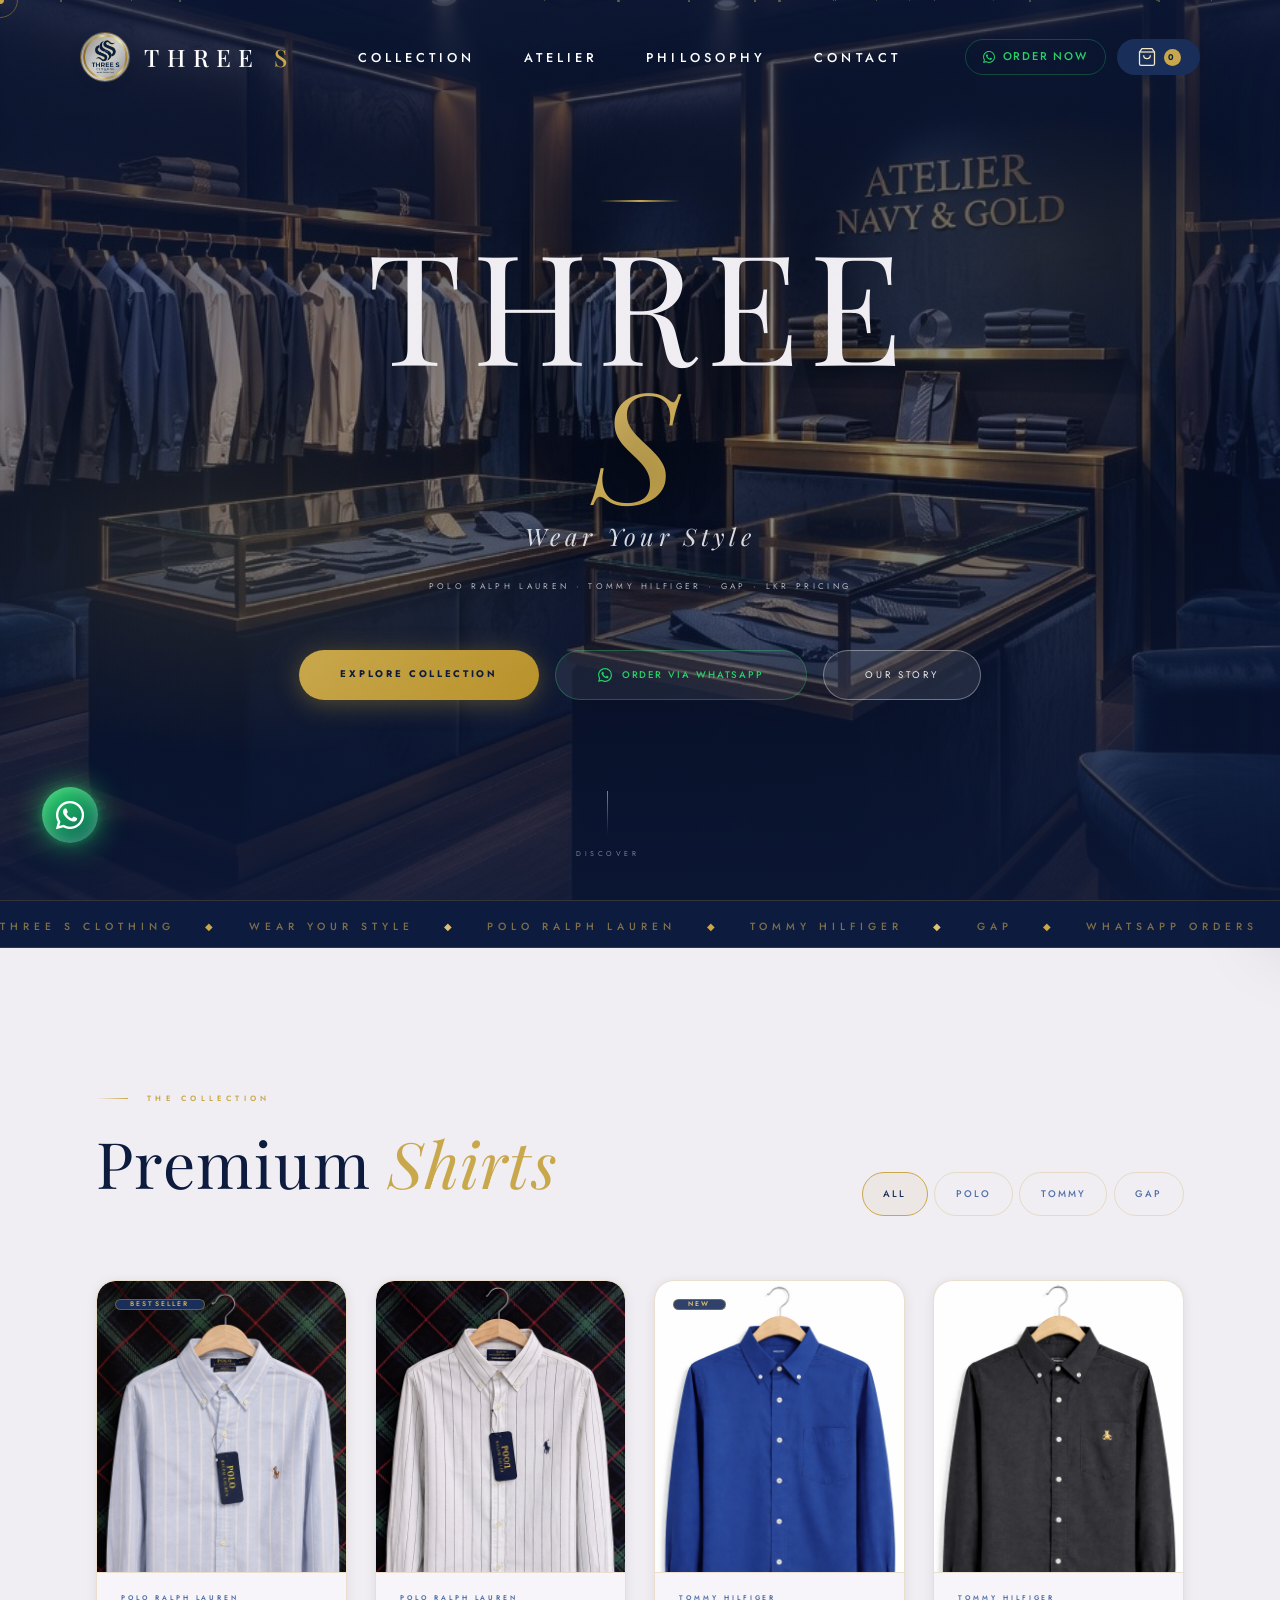
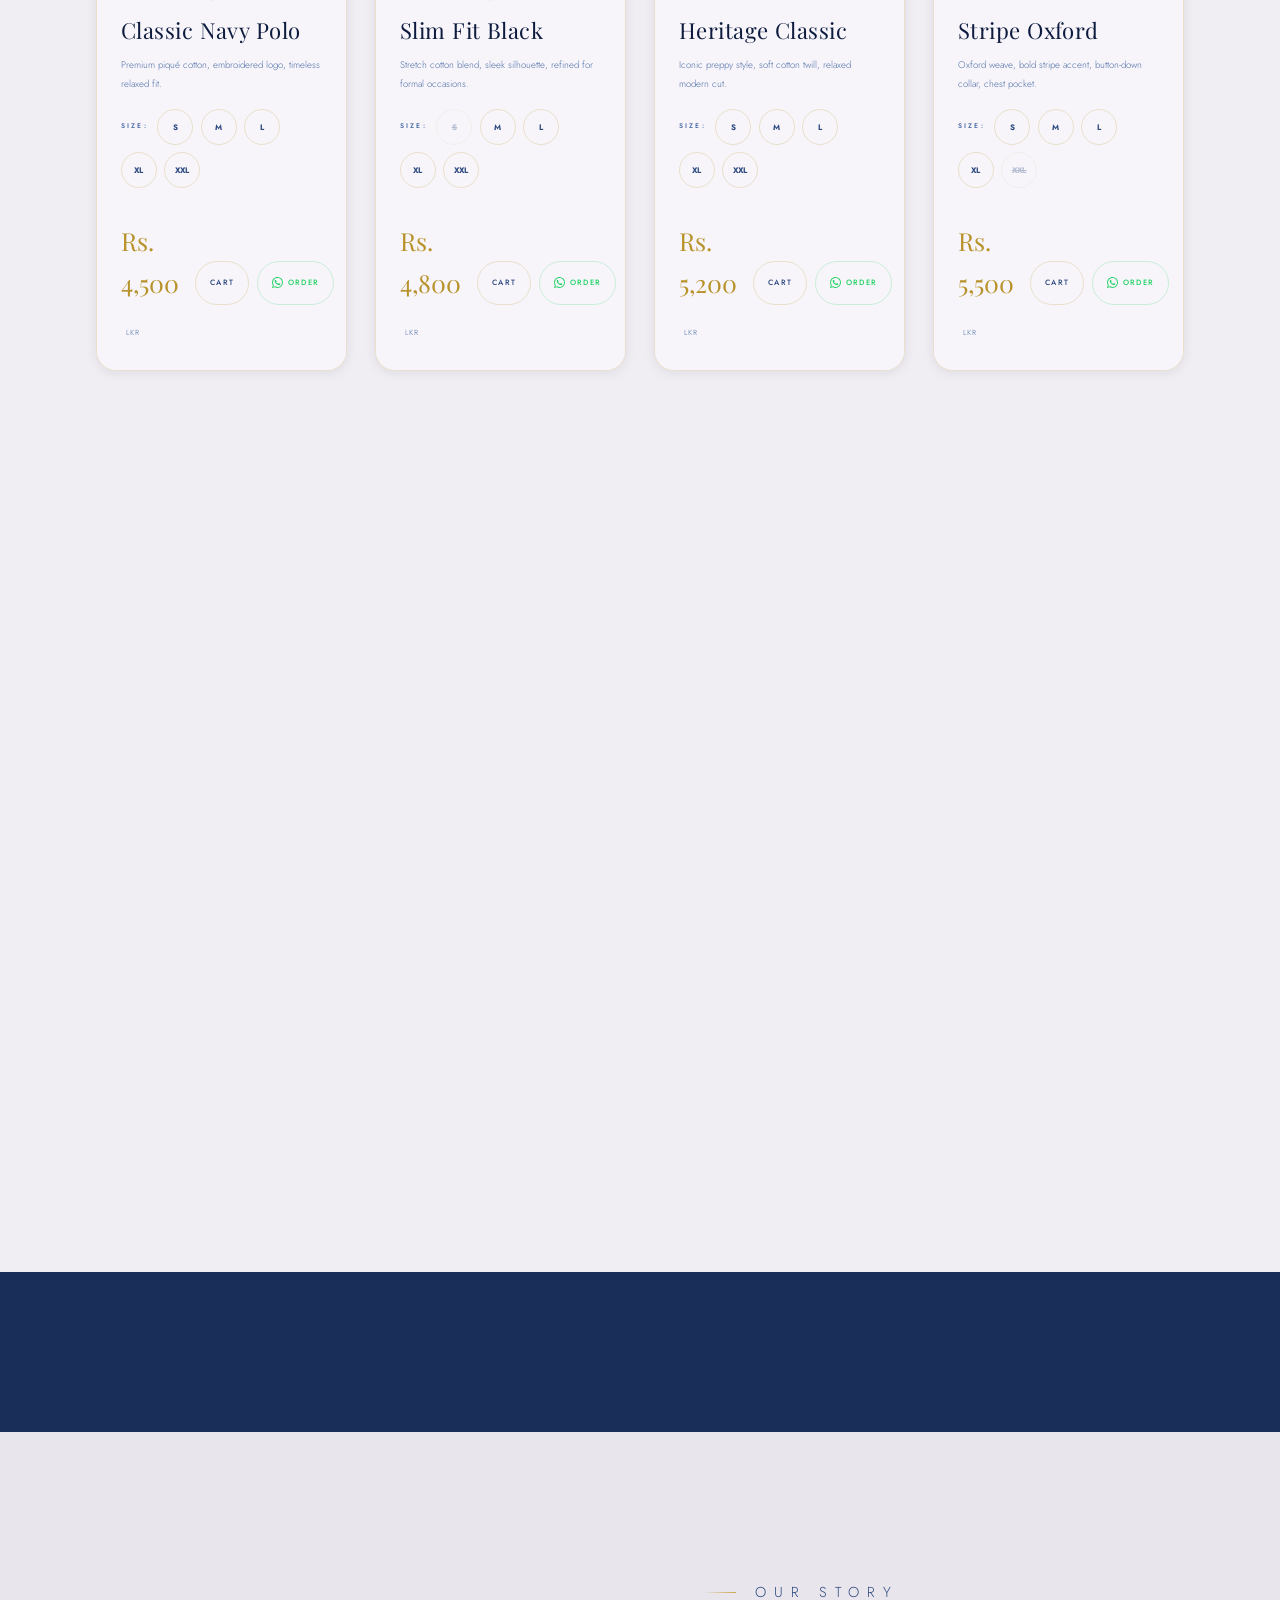
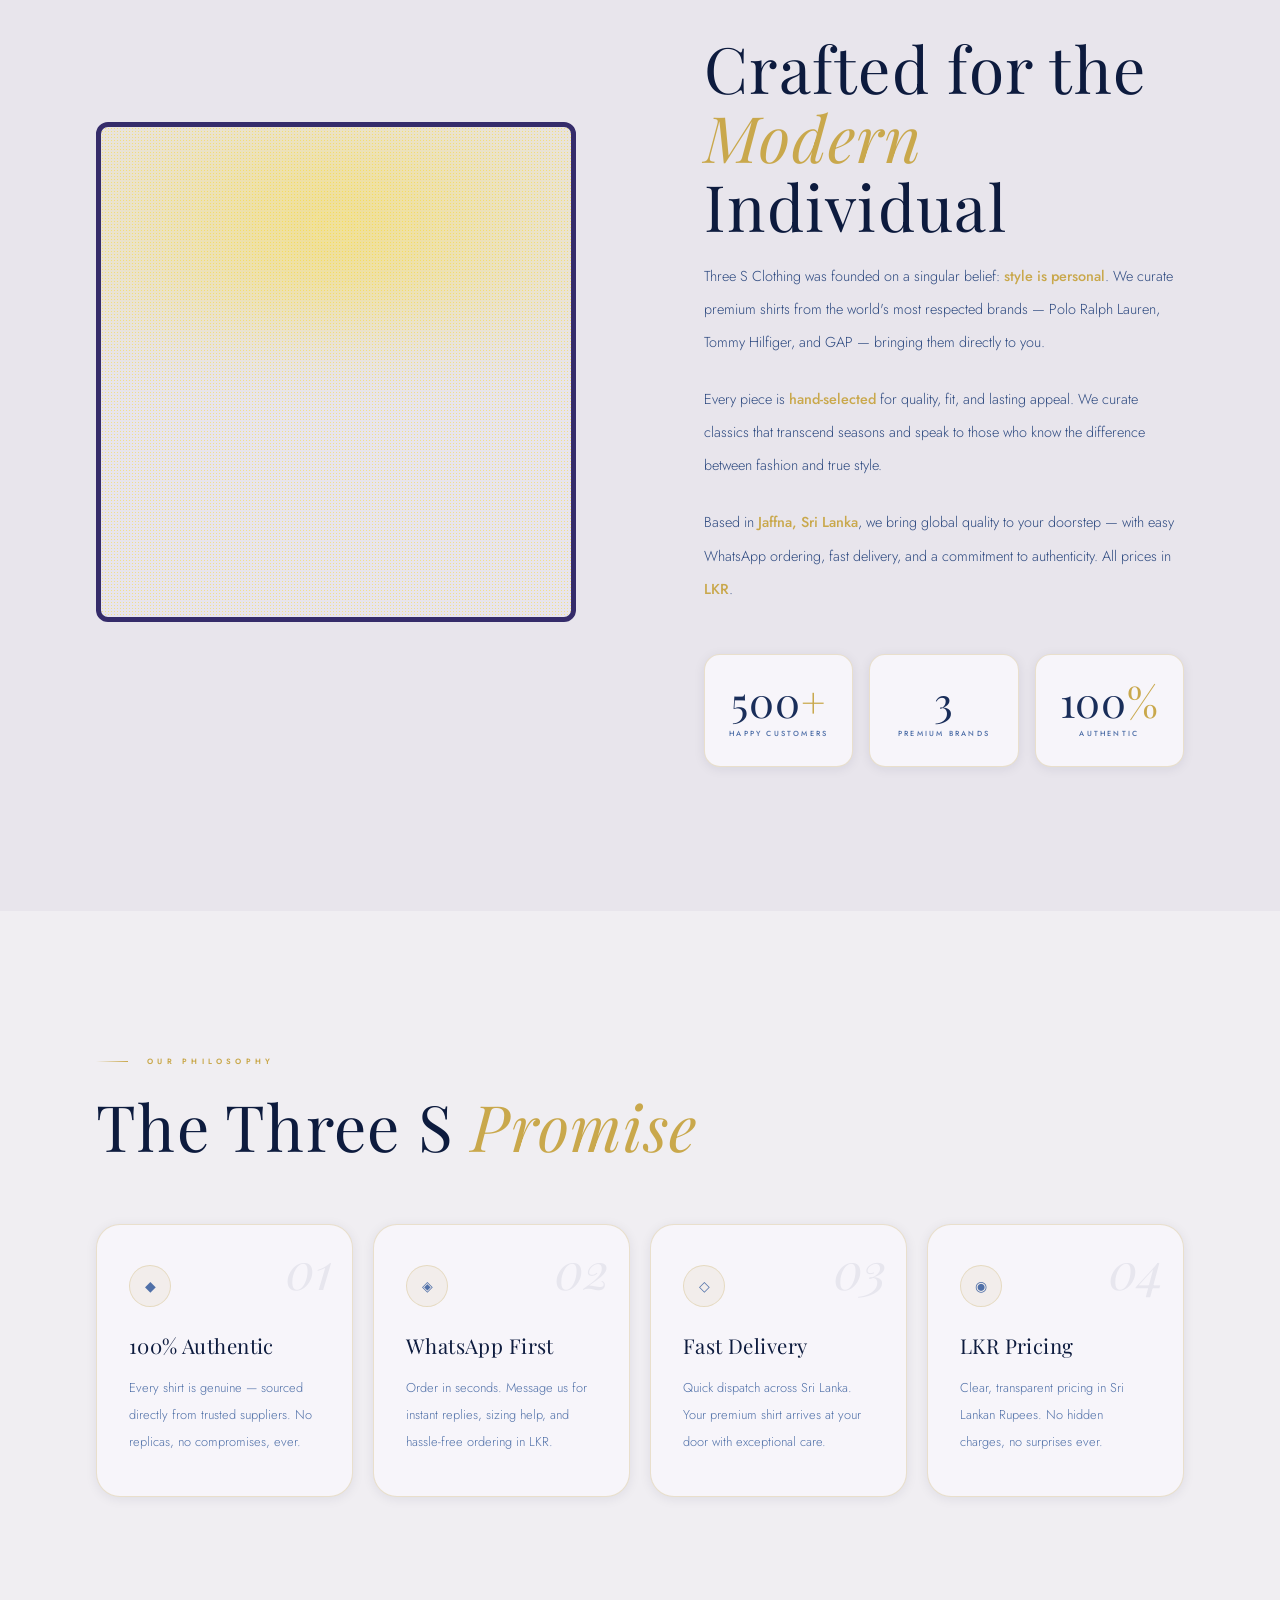
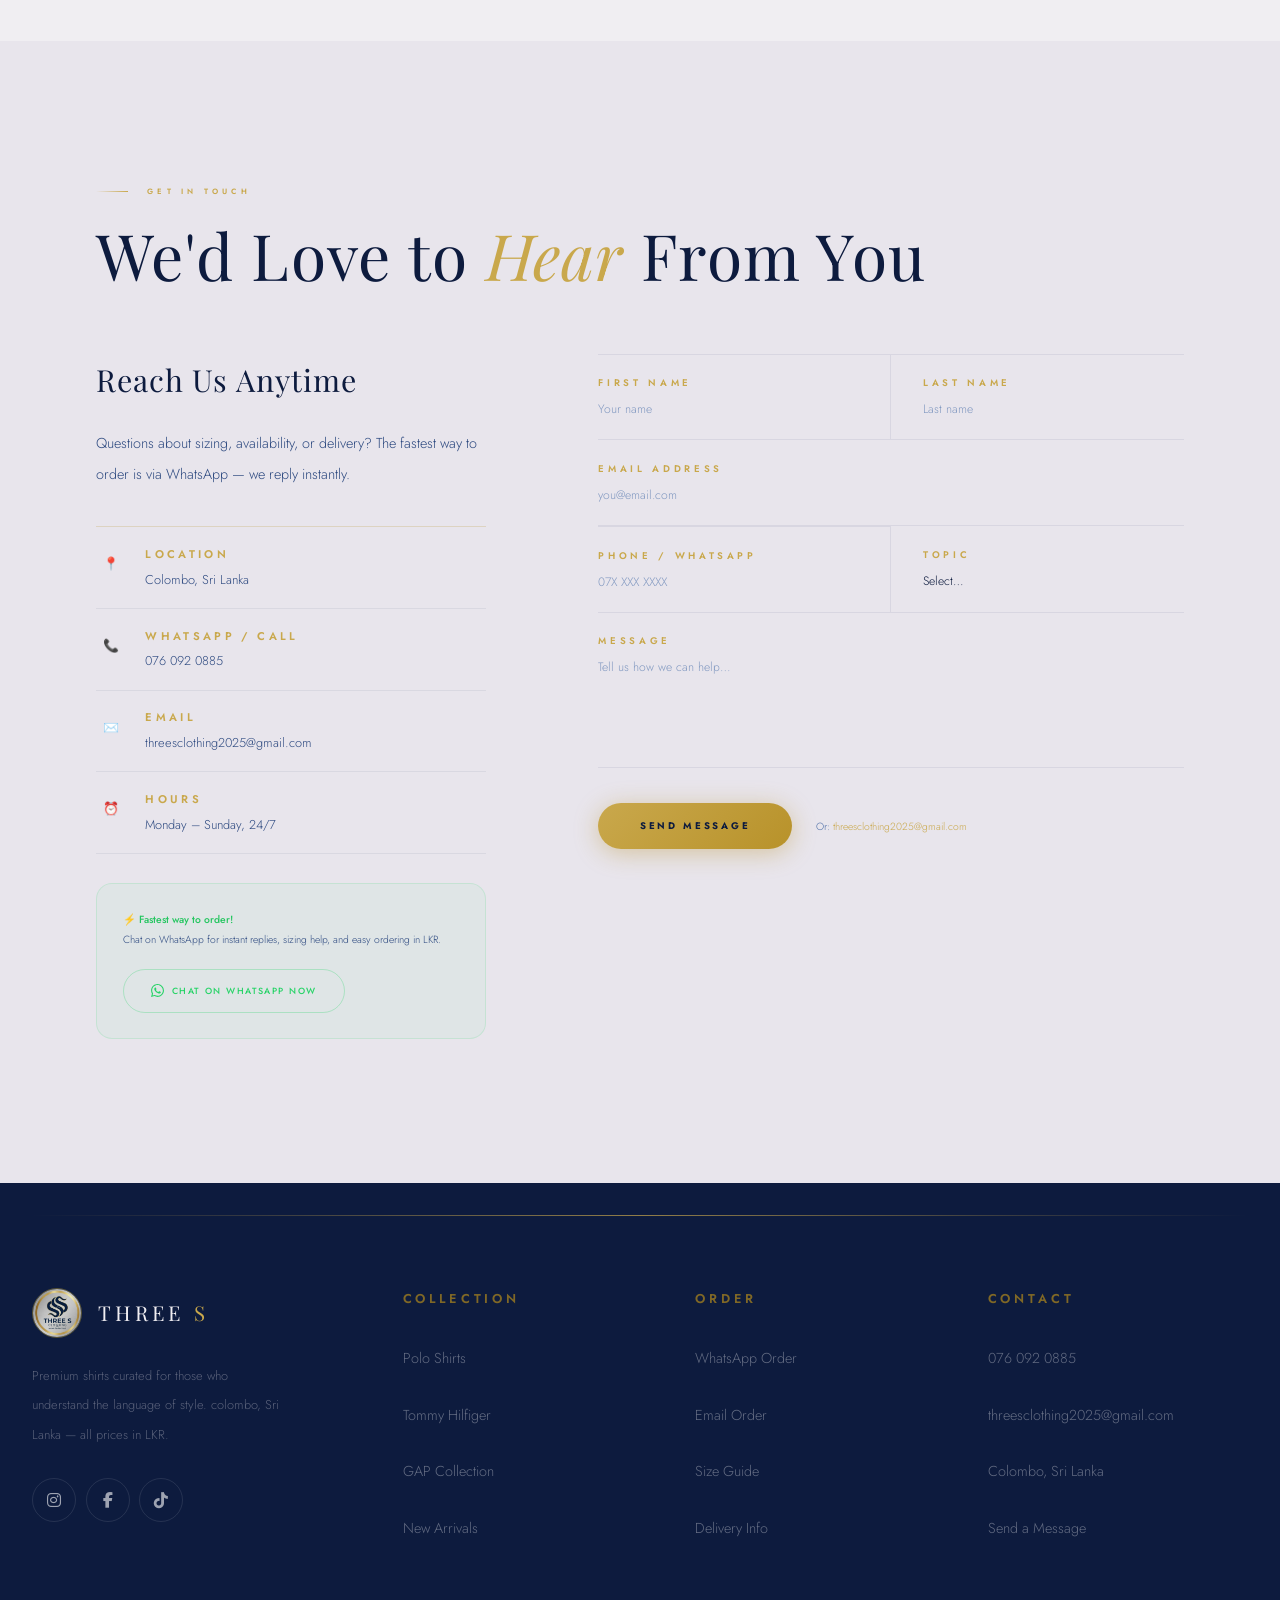
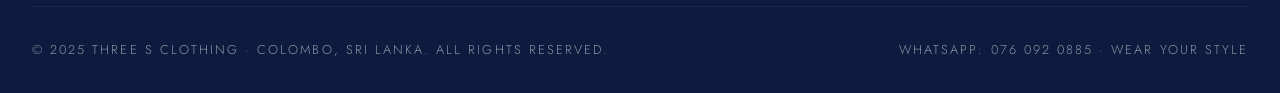
==== index.html @ de9814f9 "Initial commit - Three S Clothing website" ====
<!DOCTYPE html>
<html lang="en">
<head>
<meta charset="UTF-8">
<meta name="viewport" content="width=device-width, initial-scale=1.0">
<title>THREE S — Wear Your Style</title>
<link rel="preconnect" href="https://fonts.googleapis.com">
<link rel="preconnect" href="https://fonts.gstatic.com" crossorigin>
<link href="https://fonts.googleapis.com/css2?family=Playfair+Display:ital,wght@0,300;0,400;0,500;0,600;1,300;1,400;1,500&family=Jost:wght@200;300;400;500;600&display=swap" rel="stylesheet">
<link rel="stylesheet" href="style.css">
<link rel="stylesheet" href="https://cdnjs.cloudflare.com/ajax/libs/font-awesome/6.5.0/css/all.min.css">
<link rel="icon" href="/favicon.ico">
<link rel="icon" type="image/png" href="/image/Logo.jpeg">

<meta name="description" content="Three S Clothing - Premium Polo Ralph Lauren, Tommy Hilfiger & GAP shirts in Sri Lanka. 100% authentic, affordable LKR pricing, WhatsApp ordering available.">

<meta name="keywords" content="Three S Clothing, Polo shirts Sri Lanka, Tommy Hilfiger Sri Lanka, GAP shirts Sri Lanka, branded shirts Colombo, premium shirts Jaffna, WhatsApp clothing Sri Lanka">

<meta name="author" content="Three S Clothing">

<link rel="canonical" href="https://yourdomain.com/">

<meta property="og:title" content="Three S Clothing - Premium Branded Shirts Sri Lanka">
<meta property="og:description" content="Shop Polo, Tommy Hilfiger & GAP shirts in Sri Lanka with WhatsApp ordering">
<meta property="og:image" content="https://yourdomain.com/image/Logo.jpeg">
<meta property="og:type" content="website">


</head>
<body>

<div class="cursor" id="cursor"></div>
<div class="cursor-ring" id="cursorRing"></div>

<svg style="display:none"><symbol id="wa-icon" viewBox="0 0 24 24"><path d="M17.472 14.382c-.297-.149-1.758-.867-2.03-.967-.273-.099-.471-.148-.67.15-.197.297-.767.966-.94 1.164-.173.199-.347.223-.644.075-.297-.15-1.255-.463-2.39-1.475-.883-.788-1.48-1.761-1.653-2.059-.173-.297-.018-.458.13-.606.134-.133.298-.347.446-.52.149-.174.198-.298.298-.497.099-.198.05-.371-.025-.52-.075-.149-.669-1.612-.916-2.207-.242-.579-.487-.5-.669-.51-.173-.008-.371-.01-.57-.01-.198 0-.52.074-.792.372-.272.297-1.04 1.016-1.04 2.479 0 1.462 1.065 2.875 1.213 3.074.149.198 2.096 3.2 5.077 4.487.709.306 1.262.489 1.694.625.712.227 1.36.195 1.871.118.571-.085 1.758-.719 2.006-1.413.248-.694.248-1.289.173-1.413-.074-.124-.272-.198-.57-.347m-5.421 7.403h-.004a9.87 9.87 0 01-5.031-1.378l-.361-.214-3.741.982.998-3.648-.235-.374a9.86 9.86 0 01-1.51-5.26c.001-5.45 4.436-9.884 9.888-9.884 2.64 0 5.122 1.03 6.988 2.898a9.825 9.825 0 012.893 6.994c-.003 5.45-4.437 9.884-9.885 9.884m8.413-18.297A11.815 11.815 0 0012.05 0C5.495 0 .16 5.335.157 11.892c0 2.096.547 4.142 1.588 5.945L.057 24l6.305-1.654a11.882 11.882 0 005.683 1.448h.005c6.554 0 11.89-5.335 11.893-11.893a11.821 11.821 0 00-3.48-8.413z" fill="currentColor"/></symbol></svg>

<!-- MOBILE MENU OVERLAY -->
<div class="mobile-overlay" id="mobileOverlay" onclick="toggleMenu()"></div>

<nav id="navbar">
  <a href="#" class="nav-logo">
    <img class="nav-logo-img" src="image/Logo.jpeg" alt="Three S Clothing">
    <span class="nav-logo-text">THREE <span>S</span></span>
  </a>

  <ul class="nav-links" id="navLinks">
    <li><a href="#products" onclick="closeMenu()">Collection</a></li>
    <li><a href="#about" onclick="closeMenu()">Atelier</a></li>
    <li><a href="#why" onclick="closeMenu()">Philosophy</a></li>
    <li><a href="#contact" onclick="closeMenu()">Contact</a></li>
  </ul>

  <div class="nav-right">
    <a class="nav-wa" href="https://wa.me/94760920885?text=Hi%20Three%20S%20Clothing!%20I%27d%20like%20to%20order." target="_blank" rel="noopener">
      <svg width="12" height="12" fill="currentColor"><use href="#wa-icon"/></svg>Order Now
    </a>
    <button type="button" class="nav-cart" onclick="openCart()">
      <svg width="20" height="20" viewBox="0 0 24 24" fill="none" stroke="currentColor" stroke-width="1.5"><path d="M6 2L3 6v14a2 2 0 002 2h14a2 2 0 002-2V6l-3-4z"/><line x1="3" y1="6" x2="21" y2="6"/><path d="M16 10a4 4 0 01-8 0"/></svg>
       <span class="count" id="cartCount">0</span>
    </button>
    <button type="button" class="menu-toggle" id="menuToggle" onclick="toggleMenu()">
      <span></span><span></span><span></span>
    </button>
  </div>
</nav>

<!-- HERO -->
<section id="hero">
  <div class="hero-bg" style="background-image:url('image/hero1.jpg')"></div>
  <div class="hero-vignette"></div>
  <div class="hero-shimmer"></div>
  <div class="hero-grid"></div>
  <div class="hero-particles" id="particles"></div>

  <div class="hero-content">
    <div class="hero-accent-bar"></div>
    <h1 class="hero-title">THREE<span class="cool-word">S</span></h1>
    <p class="hero-sub">Wear Your Style</p>
    <p class="hero-desc">Polo Ralph Lauren · Tommy Hilfiger · GAP · LKR Pricing</p>
    <div class="hero-cta">
      <a href="#products" class="btn-primary">Explore Collection</a>
      <a href="https://wa.me/94760920885?text=Hi%20Three%20S%20Clothing!%20I%27d%20like%20to%20browse%20and%20order." target="_blank" rel="noopener" class="btn-wa">
        <svg width="14" height="14" fill="currentColor"><use href="#wa-icon"/></svg>Order via WhatsApp
      </a>
      <a href="#about" class="btn-ghost">Our Story</a>
    </div>
  </div>

  <div class="hero-scroll">
    <div class="scroll-line"></div>
    <span>Discover</span>
  </div>
</section>

<!-- MARQUEE -->
<div class="marquee-strip" aria-hidden="true">
  <div class="marquee-inner">THREE S CLOTHING <span class="m-g">◆</span> WEAR YOUR STYLE <span class="m-b">◆</span> POLO RALPH LAUREN <span class="m-g">◆</span> TOMMY HILFIGER <span class="m-b">◆</span> GAP <span class="m-g">◆</span> WHATSAPP ORDERS <span class="m-b">◆</span> 076 092 0885 <span class="m-g">◆</span> LKR PRICING <span class="m-b">◆</span> Colombo, SRI LANKA <span class="m-g">◆</span> 100% AUTHENTIC <span class="m-b">◆</span>&nbsp;THREE S CLOTHING <span class="m-g">◆</span> WEAR YOUR STYLE <span class="m-b">◆</span> POLO RALPH LAUREN <span class="m-g">◆</span> TOMMY HILFIGER <span class="m-b">◆</span> GAP <span class="m-g">◆</span> WHATSAPP ORDERS <span class="m-b">◆</span> 076 092 0885 <span class="m-g">◆</span> LKR PRICING <span class="m-b">◆</span> JAFFNA, SRI LANKA <span class="m-g">◆</span> 100% AUTHENTIC <span class="m-b">◆</span>&nbsp;</div>
</div>

<!-- PRODUCTS -->
<section id="products">
  <div class="products-header">
    <div><p class="section-eyebrow">The Collection</p><h2 class="section-title">Premium <em>Shirts</em></h2></div>
    <div class="filter-tabs">
      <button type="button" class="filter-tab active" onclick="filterProducts('all',this)">All</button>
      <button type="button" class="filter-tab" onclick="filterProducts('polo',this)">Polo</button>
      <button type="button" class="filter-tab" onclick="filterProducts('tommy',this)">Tommy</button>
      <button type="button" class="filter-tab" onclick="filterProducts('gap',this)">GAP</button>
    </div>
  </div>

  <div class="products-grid" id="productsGrid">

    <!-- ====================================================
         POLO 1
         IMAGE: மாற்றி "image/polo-navy.jpg" போடவும்
         ==================================================== -->
    <div class="product-card fade-up" data-category="polo">
      <div class="product-img">
        <!-- 🖼️ உங்கள் photo path இங்கே மாற்றவும் → src="image/polo-navy.jpg" -->
        <img src="image/po1.png"
             alt="Polo Classic Navy"
             onerror="this.src='https://placehold.co/400x533/ddd8cc/1A1A2E?text=Polo+Classic+Navy'">
        <span class="product-badge">Bestseller</span>
        
      </div>
      <div class="product-info">
        <p class="product-brand">Polo Ralph Lauren</p>
        <h3 class="product-name">Classic Navy Polo</h3>
        <p class="product-desc">Premium piqué cotton, embroidered logo, timeless relaxed fit.</p>
        <!-- Size selector in card -->
        <div class="size-selector" id="sizes-polo1"></div>
        <span class="selected-size-note" id="note-polo1"></span>
        <div class="product-footer">
          <div class="product-price">Rs. 4,500 <small>LKR</small></div>
          <div class="product-actions">
            <button type="button" class="btn-cart-sm" onclick="addToCartWithSize('polo1','Polo Classic Navy','Polo',4500,'👔')">Cart</button>
            <button type="button" class="btn-wa-sm" onclick="waOrderWithSize('polo1','Polo Classic Navy','Rs. 4,500')">
              <svg width="11" height="11" fill="currentColor"><use href="#wa-icon"/></svg>Order
            </button>
          </div>
        </div>
      </div>
    </div>

    <!-- ====================================================
         POLO 2
         IMAGE: src="image/polo-black.jpg" ஆக மாற்றவும்
         ==================================================== -->
    <div class="product-card fade-up" data-category="polo">
      <div class="product-img">
        <img src="image/po2.png"
             alt="Polo Slim Fit Black"
             onerror="this.src='https://placehold.co/400x533/1A1A2E/C9A84C?text=Polo+Slim+Fit+Black'">
        
          
      </div>
      <div class="product-info">
        <p class="product-brand">Polo Ralph Lauren</p>
        <h3 class="product-name">Slim Fit Black</h3>
        <p class="product-desc">Stretch cotton blend, sleek silhouette, refined for formal occasions.</p>
        <div class="size-selector" id="sizes-polo2"></div>
        <span class="selected-size-note" id="note-polo2"></span>
        <div class="product-footer">
          <div class="product-price">Rs. 4,800 <small>LKR</small></div>
          <div class="product-actions">
            <button type="button" class="btn-cart-sm" onclick="addToCartWithSize('polo2','Polo Slim Fit Black','Polo',4800,'🖤')">Cart</button>
            <button type="button" class="btn-wa-sm" onclick="waOrderWithSize('polo2','Polo Slim Fit Black','Rs. 4,800')">
              <svg width="11" height="11" fill="currentColor"><use href="#wa-icon"/></svg>Order
            </button>
          </div>
        </div>
      </div>
    </div>

    <!-- ====================================================
         TOMMY 1
         IMAGE: src="image/tommy-classic.jpg" ஆக மாற்றவும்
         ==================================================== -->
    <div class="product-card fade-up" data-category="tommy">
      <div class="product-img">
        <img src="image/to1.png"
             alt="Tommy Heritage Classic"
             onerror="this.src='https://placehold.co/400x533/c8d8e8/1A1A2E?text=Tommy+Heritage+Classic'">
        <span class="product-badge new-badge">New</span>
        
      </div>
      <div class="product-info">
        <p class="product-brand">Tommy Hilfiger</p>
        <h3 class="product-name">Heritage Classic</h3>
        <p class="product-desc">Iconic preppy style, soft cotton twill, relaxed modern cut.</p>
        <div class="size-selector" id="sizes-tommy1"></div>
        <span class="selected-size-note" id="note-tommy1"></span>
        <div class="product-footer">
          <div class="product-price">Rs. 5,200 <small>LKR</small></div>
          <div class="product-actions">
            <button type="button" class="btn-cart-sm" onclick="addToCartWithSize('tommy1','Tommy Heritage Classic','Tommy',5200,'👕')">Cart</button>
            <button type="button" class="btn-wa-sm" onclick="waOrderWithSize('tommy1','Tommy Heritage Classic','Rs. 5,200')">
              <svg width="11" height="11" fill="currentColor"><use href="#wa-icon"/></svg>Order
            </button>
          </div>
        </div>
      </div>
    </div>

    <!-- ====================================================
         TOMMY 2
         IMAGE: src="image/tommy-stripe.jpg" ஆக மாற்றவும்
         ==================================================== -->
    <div class="product-card fade-up" data-category="tommy">
      <div class="product-img">
        <img src="image/to2.png"
             alt="Tommy Stripe Oxford"
             onerror="this.src='https://placehold.co/400x533/e8d4b0/1A1A2E?text=Tommy+Stripe+Oxford'">
        
      </div>
      <div class="product-info">
        <p class="product-brand">Tommy Hilfiger</p>
        <h3 class="product-name">Stripe Oxford</h3>
        <p class="product-desc">Oxford weave, bold stripe accent, button-down collar, chest pocket.</p>
        <div class="size-selector" id="sizes-tommy2"></div>
        <span class="selected-size-note" id="note-tommy2"></span>
        <div class="product-footer">
          <div class="product-price">Rs. 5,500 <small>LKR</small></div>
          <div class="product-actions">
            <button type="button" class="btn-cart-sm" onclick="addToCartWithSize('tommy2','Tommy Stripe Oxford','Tommy',5500,'👔')">Cart</button>
            <button type="button" class="btn-wa-sm" onclick="waOrderWithSize('tommy2','Tommy Stripe Oxford','Rs. 5,500')">
              <svg width="11" height="11" fill="currentColor"><use href="#wa-icon"/></svg>Order
            </button>
          </div>
        </div>
      </div>
    </div>

    <!-- ====================================================
         GAP 1
         IMAGE: src="image/gap-crew.jpg" ஆக மாற்றவும்
         ==================================================== -->
    <div class="product-card fade-up" data-category="gap">
      <div class="product-img">
        <img src="image/gap1.png"
             alt="GAP Essential Crewneck"
             onerror="this.src='https://placehold.co/400x533/e8e4dc/1A1A2E?text=GAP+Essential+Crewneck'">
        <span class="product-badge">Limited</span>
        
      </div>
      <div class="product-info">
        <p class="product-brand">GAP</p>
        <h3 class="product-name">Essential Crewneck</h3>
        <p class="product-desc">100% supima cotton, classic crew, versatile everyday elegance.</p>
        <div class="size-selector" id="sizes-gap1"></div>
        <span class="selected-size-note" id="note-gap1"></span>
        <div class="product-footer">
          <div class="product-price">Rs. 3,800 <small>LKR</small></div>
          <div class="product-actions">
            <button type="button" class="btn-cart-sm" onclick="addToCartWithSize('gap1','GAP Essential Crewneck','GAP',3800,'👕')">Cart</button>
            <button type="button" class="btn-wa-sm" onclick="waOrderWithSize('gap1','GAP Essential Crewneck','Rs. 3,800')">
              <svg width="11" height="11" fill="currentColor"><use href="#wa-icon"/></svg>Order
            </button>
          </div>
        </div>
      </div>
    </div>

    <!-- ====================================================
         GAP 2
         IMAGE: src="image/gap-oxford.jpg" ஆக மாற்றவும்
         ==================================================== -->
    <div class="product-card fade-up" data-category="gap">
      <div class="product-img">
        <img src="image/gap2.png"
             alt="GAP Relaxed Oxford"
             onerror="this.src='https://placehold.co/400x533/C9A84C/1A1A2E?text=GAP+Relaxed+Oxford'">
        
      </div>
      <div class="product-info">
        <p class="product-brand">GAP</p>
        <h3 class="product-name">Relaxed Oxford</h3>
        <p class="product-desc">Relaxed fit Oxford cloth, button-down collar, effortless elegance.</p>
        <div class="size-selector" id="sizes-gap2"></div>
        <span class="selected-size-note" id="note-gap2"></span>
        <div class="product-footer">
          <div class="product-price">Rs. 4,200 <small>LKR</small></div>
          <div class="product-actions">
            <button type="button" class="btn-cart-sm" onclick="addToCartWithSize('gap2','GAP Relaxed Oxford','GAP',4200,'✨')">Cart</button>
            <button type="button" class="btn-wa-sm" onclick="waOrderWithSize('gap2','GAP Relaxed Oxford','Rs. 4,200')">
              <svg width="11" height="11" fill="currentColor"><use href="#wa-icon"/></svg>Order
            </button>
          </div>
        </div>
      </div>
    </div>

  </div><!-- /products-grid -->
</section>

<!-- BRAND STRIP -->
<div class="brand-strip">
  <div class="brand-title">
    <span>T</span><span>H</span><span>R</span><span>E</span><span>E</span>
    <span>&nbsp;</span>
    <span>S</span>
    <span>&nbsp;</span>
    <span>C</span><span>L</span><span>O</span><span>T</span><span>H</span><span>I</span><span>N</span><span>G</span>
  </div>
</div>

<!-- ABOUT -->
<section id="about">
  <div class="about-hero">
    <video autoplay muted loop playsinline class="hero-video">
      <source src="./image/hero.mp4" type="video/mp4">
    </video>
    <div class="gold-particles"></div>
    <div class="gold-wave"></div>
    <div class="about-overlay"></div>
  </div>
  <div class="about-content fade-up">
    <p class="section-eyebrow">Our Story</p>
    <h2 class="section-title">Crafted for the <em>Modern</em> Individual</h2>
    <p>Three S Clothing was founded on a singular belief: <strong>style is personal</strong>. We curate premium shirts from the world's most respected brands — Polo Ralph Lauren, Tommy Hilfiger, and GAP — bringing them directly to you.</p>
    <p>Every piece is <strong>hand-selected</strong> for quality, fit, and lasting appeal. We curate classics that transcend seasons and speak to those who know the difference between fashion and true style.</p>
    <p>Based in <strong>Jaffna, Sri Lanka</strong>, we bring global quality to your doorstep — with easy WhatsApp ordering, fast delivery, and a commitment to authenticity. All prices in <strong>LKR</strong>.</p>
    <div class="about-stats">
      <div class="stat-box"><div class="stat-num">500<span>+</span></div><div class="stat-label">Happy Customers</div></div>
      <div class="stat-box"><div class="stat-num">3</div><div class="stat-label">Premium Brands</div></div>
      <div class="stat-box"><div class="stat-num">100<span>%</span></div><div class="stat-label">Authentic</div></div>
    </div>
  </div>
</section>

<!-- WHY -->
<section id="why">
  <div class="why-glow"></div>
  <p class="section-eyebrow">Our Philosophy</p>
  <h2 class="section-title">The Three S <em>Promise</em></h2>
  <div class="why-grid">
    <div class="why-card fade-up"><div class="why-num">01</div><div class="why-icon-wrap">◆</div><div class="why-title">100% Authentic</div><div class="why-desc">Every shirt is genuine — sourced directly from trusted suppliers. No replicas, no compromises, ever.</div></div>
    <div class="why-card fade-up"><div class="why-num">02</div><div class="why-icon-wrap">◈</div><div class="why-title">WhatsApp First</div><div class="why-desc">Order in seconds. Message us for instant replies, sizing help, and hassle-free ordering in LKR.</div></div>
    <div class="why-card fade-up"><div class="why-num">03</div><div class="why-icon-wrap">◇</div><div class="why-title">Fast Delivery</div><div class="why-desc">Quick dispatch across Sri Lanka. Your premium shirt arrives at your door with exceptional care.</div></div>
    <div class="why-card fade-up"><div class="why-num">04</div><div class="why-icon-wrap">◉</div><div class="why-title">LKR Pricing</div><div class="why-desc">Clear, transparent pricing in Sri Lankan Rupees. No hidden charges, no surprises ever.</div></div>
  </div>
</section>

<!-- CONTACT -->
<section id="contact">
  <p class="section-eyebrow">Get in Touch</p>
  <h2 class="section-title">We'd Love to <em>Hear</em> From You</h2>
  <div class="contact-grid">
    <div class="contact-info fade-up">
      <h3>Reach Us Anytime</h3>
      <p>Questions about sizing, availability, or delivery? The fastest way to order is via WhatsApp — we reply instantly.</p>
      <div class="contact-detail">
        <div class="contact-item"><div class="ci-icon">📍</div><div><strong>Location</strong>Colombo, Sri Lanka</div></div>
        <div class="contact-item"><div class="ci-icon">📞</div><div><strong>WhatsApp / Call</strong><a href="https://wa.me/94760920885">076 092 0885</a></div></div>
        <div class="contact-item"><div class="ci-icon">✉️</div><div><strong>Email</strong><a href="mailto:threesclothing2025@gmail.com">threesclothing2025@gmail.com</a></div></div>
        <div class="contact-item"><div class="ci-icon">⏰</div><div><strong>Hours</strong>Monday – Sunday, 24/7</div></div>
      </div>
      <div class="wa-box">
        <div class="wa-box-text"><strong>⚡ Fastest way to order!</strong><br>Chat on WhatsApp for instant replies, sizing help, and easy ordering in LKR.</div>
        <a class="wa-box-btn" href="https://wa.me/94760920885?text=Hi%20Three%20S%20Clothing!%20I%27d%20like%20to%20place%20an%20order." target="_blank" rel="noopener"><svg width="13" height="13" fill="currentColor"><use href="#wa-icon"/></svg>Chat on WhatsApp Now</a>
      </div>
    </div>
    <form class="contact-form fade-up" onsubmit="handleSubmit(event)">
      <div class="form-row">
        <div class="form-group"><label>First Name</label><input type="text" id="fname" placeholder="Your name" required></div>
        <div class="form-group"><label>Last Name</label><input type="text" id="lname" placeholder="Last name" required></div>
      </div>
      <div class="form-group"><label>Email Address</label><input type="email" id="femail" placeholder="you@email.com" required></div>
      <div class="form-row">
        <div class="form-group"><label>Phone / WhatsApp</label><input type="tel" id="fphone" placeholder="07X XXX XXXX"></div>
        <div class="form-group"><label>Topic</label><select id="fsubject"><option value="">Select…</option><option>Product Inquiry</option><option>Order Assistance</option><option>Sizing Help</option><option>Delivery Info</option><option>Other</option></select></div>
      </div>
      <div class="form-group"><label>Message</label><textarea id="fmessage" placeholder="Tell us how we can help…" required></textarea></div>
      <div class="form-actions">
        <button type="submit" class="btn-primary">Send Message</button>
        <span class="form-note">Or: <a href="mailto:threesclothing2025@gmail.com">threesclothing2025@gmail.com</a></span>
      </div>
      <div class="form-success" id="formSuccess">◆ Message sent — we'll reply within 24 hours.</div>
    </form>
  </div>
</section>

<a href="https://wa.me/94760920885" target="_blank" class="wa-orb">
    <span class="wa-ring"></span>
    <span class="wa-core">
        <i class="fab fa-whatsapp"></i>
    </span>
    <span class="wa-label">Chat with us</span>
</a>

<!-- FOOTER -->
<footer>
  <div class="footer-gradient-line"></div>
  <div class="footer-grid">
    <div>
      <div class="footer-logo-wrap"><img class="footer-logo-img" src="image/Logo.jpeg" alt="Three S Clothing"><div class="footer-brand">THREE <span>S</span></div></div>
      <p class="footer-tagline">Premium shirts curated for those who understand the language of style. colombo, Sri Lanka — all prices in LKR.</p>
      <div class="social-links">
        <a href="https://www.instagram.com/three_s_clothing_2025" target="_blank" class="social-link ig"><i class="fa-brands fa-instagram"></i></a>
        <a href="https://www.facebook.com/profile.php?id=61583186672360" target="_blank" class="social-link fb"><i class="fa-brands fa-facebook-f"></i></a>
        <a href="https://tiktok.com/@three.s.clothing" target="_blank" class="social-link tt"><i class="fa-brands fa-tiktok"></i></a>
      </div>
    </div>
    <div class="footer-col"><h3>Collection</h3><ul><li><a href="#products">Polo Shirts</a></li><li><a href="#products">Tommy Hilfiger</a></li><li><a href="#products">GAP Collection</a></li><li><a href="#products">New Arrivals</a></li></ul></div>
    <div class="footer-col"><h3>Order</h3><ul><li><a href="https://wa.me/94760920885" target="_blank">WhatsApp Order</a></li><li><a href="mailto:threesclothing2025@gmail.com">Email Order</a></li><li><a href="#">Size Guide</a></li><li><a href="#">Delivery Info</a></li></ul></div>
    <div class="footer-col"><h3>Contact</h3><ul><li><a href="https://wa.me/94760920885">076 092 0885</a></li><li><a href="mailto:threesclothing2025@gmail.com">threesclothing2025@gmail.com</a></li><li><a href="#contact">Colombo, Sri Lanka</a></li><li><a href="#contact">Send a Message</a></li></ul></div>
  </div>
  <div class="footer-bottom"><span>© 2025 Three S Clothing · Colombo, Sri Lanka. All rights reserved.</span><span>WhatsApp: 076 092 0885 · Wear Your Style</span></div>
</footer>

<!-- CART DRAWER -->
<div class="cart-overlay" id="cartOverlay" onclick="closeCart()"></div>
<div class="cart-drawer" id="cartDrawer">
  <div class="cart-header"><h2>Your Cart</h2><button type="button" class="cart-close" onclick="closeCart()">Close ✕</button></div>
  <div class="cart-items" id="cartItems"><div class="cart-empty"><div class="cart-empty-icon">◻</div><p>Your cart is empty</p></div></div>
  <div class="cart-footer" id="cartFooter" style="display:none">
    <div class="cart-total"><span>Total (LKR)</span><span class="cart-total-amt" id="cartTotal">Rs. 0</span></div>
    <button type="button" class="cart-wa-btn" onclick="waCartCheckout()"><svg width="15" height="15" fill="currentColor"><use href="#wa-icon"/></svg>Order via WhatsApp</button>
    <div class="cart-divider">— or —</div>
    <button type="button" class="cart-email-btn" onclick="emailCartCheckout()">Send Order by Email</button>
  </div>
</div>
<div class="toast" id="toast"></div>

<script>
/* ============================================================
   AVAILABLE SIZES per product
   Out-of-stock sizes: add to the outOfStock array
   ============================================================ */
const PRODUCTS = {
  'polo1':  { sizes: ['S','M','L','XL','XXL'], outOfStock: [] },
  'polo2':  { sizes: ['S','M','L','XL','XXL'], outOfStock: ['S'] },
  'tommy1': { sizes: ['S','M','L','XL','XXL'], outOfStock: [] },
  'tommy2': { sizes: ['S','M','L','XL','XXL'], outOfStock: ['XXL'] },
  'gap1':   { sizes: ['S','M','L','XL','XXL'], outOfStock: [] },
  'gap2':   { sizes: ['S','M','L','XL','XXL'], outOfStock: ['S','M'] },
};

/* selected size state */
const selectedSizes = {};

/* ============================================================
   INIT SIZE BUTTONS
   ============================================================ */
function initSizes() {
  Object.keys(PRODUCTS).forEach(pid => {
    const p = PRODUCTS[pid];

    // Card-level size buttons
    const container = document.getElementById('sizes-' + pid);
    if (container) {
      const label = document.createElement('span');
      label.className = 'size-label';
      label.textContent = 'Size:';
      container.appendChild(label);

      p.sizes.forEach(sz => {
        const btn = document.createElement('button');
        btn.type = 'button';
        btn.className = 'size-btn' + (p.outOfStock.includes(sz) ? ' out-of-stock' : '');
        btn.textContent = sz;
        btn.dataset.pid = pid;
        btn.dataset.size = sz;
        if (!p.outOfStock.includes(sz)) {
          btn.onclick = () => selectSize(pid, sz);
        }
        container.appendChild(btn);
      });
    }

    // Overlay size pills
    const ovContainer = document.getElementById('ov-sizes-' + pid);
    if (ovContainer) {
      p.sizes.forEach(sz => {
        const pill = document.createElement('button');
        pill.type = 'button';
        pill.className = 'ov-size-pill' + (p.outOfStock.includes(sz) ? ' out-of-stock' : '');
        pill.textContent = sz;
        if (!p.outOfStock.includes(sz)) {
          pill.onclick = (e) => { e.stopPropagation(); selectSize(pid, sz); };
        }
        pill.dataset.pid = pid;
        pill.dataset.size = sz;
        ovContainer.appendChild(pill);
      });
    }
  });
}

function selectSize(pid, sz) {
  selectedSizes[pid] = sz;

  // Update card buttons
  document.querySelectorAll(`.size-btn[data-pid="${pid}"]`).forEach(b => {
    b.classList.toggle('selected', b.dataset.size === sz);
  });

  // Update overlay pills
  document.querySelectorAll(`.ov-size-pill[data-pid="${pid}"]`).forEach(b => {
    b.classList.toggle('selected', b.dataset.size === sz);
  });

  // Update note
  const note = document.getElementById('note-' + pid);
  if (note) note.textContent = `Selected: ${sz}`;
}

function getSelectedSize(pid) {
  return selectedSizes[pid] || null;
}

/* ============================================================
   MOBILE CHECK
   ============================================================ */
const isMobile = ('ontouchstart' in window) ||
                 (navigator.maxTouchPoints > 0) ||
                 window.matchMedia('(max-width:768px)').matches;

/* CURSOR — desktop only */
const cur  = document.getElementById('cursor');
const ring = document.getElementById('cursorRing');
if (!isMobile) {
  let mx=0, my=0, rx=0, ry=0;
  document.addEventListener('mousemove', e => {
    mx = e.clientX; my = e.clientY;
    cur.style.left = mx + 'px';
    cur.style.top  = my + 'px';
  });
  (function anim() {
    rx += (mx - rx) * .1;
    ry += (my - ry) * .1;
    ring.style.left = rx + 'px';
    ring.style.top  = ry + 'px';
    requestAnimationFrame(anim);
  })();
  document.querySelectorAll('a,button').forEach(el => {
    el.addEventListener('mouseenter', () => {
      cur.style.width='14px'; cur.style.height='14px';
      cur.style.background='transparent';
      cur.style.border='1px solid var(--gold-bright)';
      ring.style.width='52px'; ring.style.height='52px';
    });
    el.addEventListener('mouseleave', () => {
      cur.style.width='7px'; cur.style.height='7px';
      cur.style.background='var(--gold-bright)';
      cur.style.border='none';
      ring.style.width='34px'; ring.style.height='34px';
    });
  });
}

/* PARTICLES */
(function(){
  const c    = document.getElementById('particles');
  const cols = ['rgba(201,168,76,.5)','rgba(232,201,106,.45)','rgba(255,235,150,.35)','rgba(168,136,48,.5)'];
  for(let i=0;i<18;i++){
    const p = document.createElement('div'); p.className='particle';
    const s = Math.random()*2+.7, col=cols[Math.floor(Math.random()*cols.length)];
    Object.assign(p.style,{
      width:s+'px',height:s+'px',left:Math.random()*100+'%',
      background:col,
      animationDuration:(Math.random()*14+8)+'s',
      animationDelay:(Math.random()*14)+'s'
    });
    c.appendChild(p);
  }
})();

/* NAVBAR SCROLL */
window.addEventListener('scroll', () =>
  document.getElementById('navbar').classList.toggle('scrolled', scrollY > 60)
);

/* MOBILE MENU */
function toggleMenu() {
  const menu    = document.getElementById('navLinks');
  const btn     = document.getElementById('menuToggle');
  const overlay = document.getElementById('mobileOverlay');
  const isOpen  = menu.classList.contains('open');
  if (isOpen) {
    menu.classList.remove('open');
    btn.classList.remove('active');
    overlay.classList.remove('open');
    document.body.style.overflow = '';
  } else {
    menu.classList.add('open');
    btn.classList.add('active');
    overlay.classList.add('open');
    document.body.style.overflow = 'hidden';
  }
}
function closeMenu() {
  document.getElementById('navLinks').classList.remove('open');
  document.getElementById('menuToggle').classList.remove('active');
  document.getElementById('mobileOverlay').classList.remove('open');
  document.body.style.overflow = '';
}

/* WHATSAPP */
const WA    = '94760920885';
const waUrl = m => `https://wa.me/${WA}?text=${encodeURIComponent(m)}`;

function waOrderWithSize(pid, name, price) {
  const sz = getSelectedSize(pid);
  const sizeText = sz ? `\nSize: *${sz}*` : '\nSize: (please specify S/M/L/XL/XXL)';
  window.open(waUrl(
    `Hi Three S Clothing! 👋\n\nI'd like to order:\n\n*${name}*\nPrice: ${price} LKR${sizeText}\n\nPlease confirm availability and delivery. Thank you!`
  ), '_blank');
}

/* CART */
let cart = [];
function openCart()  {
  document.getElementById('cartOverlay').classList.add('open');
  document.getElementById('cartDrawer').classList.add('open');
  document.body.style.overflow = 'hidden';
}
function closeCart() {
  document.getElementById('cartOverlay').classList.remove('open');
  document.getElementById('cartDrawer').classList.remove('open');
  document.body.style.overflow = '';
}

function addToCartWithSize(pid, name, brand, price, emoji) {
  const sz = getSelectedSize(pid);
  if (!sz) {
    showToast('⚠ Please select a size first!');
    // Highlight the size buttons
    const container = document.getElementById('sizes-' + pid);
    if (container) {
      container.style.animation = 'none';
      container.offsetHeight; // reflow
      container.querySelectorAll('.size-btn:not(.out-of-stock)').forEach(b => {
        b.style.borderColor = 'var(--gold-bright)';
        b.style.color = 'var(--gold-bright)';
        setTimeout(() => { b.style.borderColor=''; b.style.color=''; }, 1200);
      });
    }
    return;
  }
  const key = name + '|' + sz;
  const ex = cart.find(i => i.key === key);
  ex ? ex.qty++ : cart.push({key, name, brand, price, emoji, qty:1, size:sz});
  updateCart();
  showToast(`◆ ${name} (${sz}) added to cart`);
}

function removeFromCart(i) { cart.splice(i,1); updateCart(); }

function updateCart() {
  document.getElementById('cartCount').textContent = cart.reduce((s,i)=>s+i.qty,0);
  const el = document.getElementById('cartItems');
  const ft = document.getElementById('cartFooter');
  if (!cart.length) {
    el.innerHTML = '<div class="cart-empty"><div class="cart-empty-icon">◻</div><p>Your cart is empty</p></div>';
    ft.style.display = 'none'; return;
  }
  ft.style.display = 'flex';
  el.innerHTML = cart.map((it,i) =>
    `<div class="cart-item">
      <div class="ci-thumb">${it.emoji}</div>
      <div class="ci-info">
        <div class="ci-brand">${it.brand}</div>
        <div class="ci-name">${it.name}</div>
        <div class="ci-price">Size: <strong>${it.size}</strong> &nbsp;|&nbsp; Rs. ${it.price.toLocaleString()} × ${it.qty}</div>
      </div>
      <button type="button" class="ci-remove" onclick="removeFromCart(${i})">✕</button>
    </div>`
  ).join('');
  document.getElementById('cartTotal').textContent =
    `Rs. ${cart.reduce((s,i)=>s+i.price*i.qty,0).toLocaleString()}`;
}

function waCartCheckout() {
  if (!cart.length) return;
  const total = cart.reduce((s,i)=>s+i.price*i.qty,0);
  window.open(waUrl(
    `Hi Three S Clothing! 👋\n\nMy Order:\n\n` +
    cart.map(i=>`  • ${i.name} (Size: ${i.size}) × ${i.qty} — Rs. ${(i.price*i.qty).toLocaleString()}`).join('\n') +
    `\n\n*Total: Rs. ${total.toLocaleString()} LKR*\n\nPlease confirm. Thank you!`
  ), '_blank');
  closeCart();
}

function emailCartCheckout() {
  if (!cart.length) return;
  const total = cart.reduce((s,i)=>s+i.price*i.qty,0);
  window.location.href =
    `mailto:threesclothing2025@gmail.com?subject=${encodeURIComponent('Order from Three S Clothing')}` +
    `&body=${encodeURIComponent(
      `Order:\n\n${cart.map(i=>`${i.name} (Size: ${i.size}) × ${i.qty} — Rs. ${(i.price*i.qty).toLocaleString()}`).join('\n')}\n\nTotal: Rs. ${total.toLocaleString()} LKR`
    )}`;
  closeCart();
}

/* FILTER */
function filterProducts(cat, btn) {
  document.querySelectorAll('.filter-tab').forEach(t => t.classList.remove('active'));
  btn.classList.add('active');
  document.querySelectorAll('.product-card').forEach(c => {
    c.style.display = (cat==='all' || c.dataset.category===cat) ? '' : 'none';
  });
}

/* CONTACT FORM */
function handleSubmit(e) {
  e.preventDefault();
  const btn   = e.target.querySelector('button[type="submit"]');
  btn.textContent = 'Sending…'; btn.disabled = true;
  const name  = document.getElementById('fname').value + ' ' + document.getElementById('lname').value;
  const email = document.getElementById('femail').value;
  const msg   = document.getElementById('fmessage').value;
  setTimeout(() => {
    window.location.href =
      `mailto:threesclothing2025@gmail.com?subject=${encodeURIComponent(`Message from ${name}`)}` +
      `&body=${encodeURIComponent(`From: ${name}\nEmail: ${email}\n\n${msg}`)}`;
    btn.textContent = 'Send Message'; btn.disabled = false;
    document.getElementById('formSuccess').style.display = 'block';
    e.target.reset();
    setTimeout(() => document.getElementById('formSuccess').style.display='none', 5000);
  }, 600);
}

/* TOAST */
function showToast(msg) {
  const t = document.getElementById('toast');
  t.textContent = msg;
  t.classList.add('show');
  setTimeout(() => t.classList.remove('show'), 3000);
}

/* SCROLL ANIMATIONS */
const obs = new IntersectionObserver(
  entries => entries.forEach(e => { if(e.isIntersecting) e.target.classList.add('visible'); }),
  {threshold: .1}
);
document.querySelectorAll('.fade-up,.product-card').forEach(el => obs.observe(el));

/* INIT */
document.addEventListener('DOMContentLoaded', initSizes);
</script>
</body>
</html>
---- style.css ----
*,*::before,*::after{box-sizing:border-box;margin:0;padding:0}
:root{
  --ivory:        #F0EEF2;
  --ivory2:       #E8E5EC;
  --ivory3:       #DFD9E6;
  --ivory4:       #D4CDD8;
  --parchment:    #C8BFD0;
  --card:         #F7F5FA;
  --card2:        #F0EDF5;
  --white:        #ffffff;

  --gold:         #B8922A;
  --gold-bright:  #C9A84C;
  --gold-light:   #DFC070;
  --gold-pale:    #F5E9C4;
  --gold-wash:    rgba(184,146,42,0.07);
  --gold-line:    rgba(184,146,42,0.22);
  --gold-border:  rgba(184,146,42,0.50);
  --gold-glow:    rgba(201,168,76,0.25);

  --ink:          #0D1B3E;
  --ink2:         #1A2E5A;
  --ink3:         #2E4A80;
  --ink4:         #5070A8;
  --ink5:         #8098C0;

  --navy-wash:    rgba(26,46,90,0.05);
  --navy-line:    rgba(26,46,90,0.15);

  --green:        #25D366;

  --shadow-sm:    0 2px 12px rgba(13,27,62,0.08);
  --shadow:       0 4px 24px rgba(13,27,62,0.11);
  --shadow-md:    0 8px 40px rgba(13,27,62,0.14);
  --shadow-lg:    0 20px 60px rgba(13,27,62,0.18);
  --shadow-xl:    0 32px 80px rgba(13,27,62,0.22);

  --font-display: 'Playfair Display', serif;
  --font-body:    'Jost', sans-serif;
  --ease:         cubic-bezier(0.16, 1, 0.3, 1);
}

html{scroll-behavior:smooth;cursor:none}

@media(max-width:768px){
  html,body,*{cursor:auto !important}
  .cursor,.cursor-ring{display:none!important}
}

body{background:var(--ivory);color:var(--ink);font-family:var(--font-body);font-weight:300;line-height:1.7;overflow-x:hidden}

body::before{content:'';position:fixed;inset:0;pointer-events:none;z-index:9997;
  background-image:url("data:image/svg+xml,%3Csvg viewBox='0 0 400 400' xmlns='http://www.w3.org/2000/svg'%3E%3Cfilter id='n'%3E%3CfeTurbulence type='fractalNoise' baseFrequency='0.65' numOctaves='4' stitchTiles='stitch'/%3E%3C/filter%3E%3Crect width='100%25' height='100%25' filter='url(%23n)' opacity='0.03'/%3E%3C/svg%3E");
  opacity:0.45;mix-blend-mode:multiply}

.cursor{position:fixed;width:8px;height:8px;background:var(--gold-bright);border-radius:50%;pointer-events:none;z-index:9999;transform:translate(-50%,-50%);transition:width .35s var(--ease),height .35s var(--ease);box-shadow:0 0 12px var(--gold-glow)}
.cursor-ring{position:fixed;width:36px;height:36px;border:1px solid var(--gold-border);border-radius:50%;pointer-events:none;z-index:9998;transform:translate(-50%,-50%);transition:width .45s var(--ease),height .45s var(--ease)}

::-webkit-scrollbar{width:3px}
::-webkit-scrollbar-track{background:var(--ivory2)}
::-webkit-scrollbar-thumb{background:var(--gold-bright);border-radius:2px}

/* ============================================================
   NAV
   ============================================================ */
nav{position:fixed;top:0;left:0;right:0;z-index:100;display:flex;align-items:center;justify-content:space-between;padding:2rem 5rem;transition:all .6s var(--ease)}
nav.scrolled{padding:1rem 5rem;background:rgba(240,238,242,0.96);backdrop-filter:blur(32px);border-bottom:1px solid var(--gold-line);box-shadow:var(--shadow-sm)}

.nav-logo{display:flex;align-items:center;gap:.9rem;text-decoration:none;z-index:102;position:relative}
.nav-logo-img{width:50px;height:50px;border-radius:50%;border:1.5px solid var(--gold-border);object-fit:cover;box-shadow:var(--shadow-sm)}
.nav-logo-text{font-family:var(--font-display);font-size:1.5rem;font-weight:500;letter-spacing:.3em;color:var(--ink);text-transform:uppercase}
.nav-logo-text span{color:var(--gold-bright)}

.nav-links{display:flex;gap:3rem;list-style:none}
.nav-links a{font-size:.80rem;letter-spacing:.32em;text-transform:uppercase;color:var(--white);text-decoration:none;transition:color .3s;font-weight:500;position:relative}
.nav-links a::after{content:'';position:absolute;bottom:-3px;left:0;width:0;height:1px;background:var(--gold-bright);transition:width .4s var(--ease)}
.nav-links a:hover{color:var(--gold-light)}
.nav-links a:hover::after{width:100%}
nav.scrolled .nav-links a{color:var(--ink3)}
nav.scrolled .nav-links a:hover{color:var(--gold)}

.nav-right{display:flex;align-items:center;gap:.7rem;z-index:102;position:relative}
.nav-wa{display:flex;align-items:center;gap:.45rem;background:transparent;color:var(--green);border:1px solid rgba(37,211,102,.28);padding:.48rem 1.1rem;font-family:var(--font-body);font-size:.7rem;font-weight:500;letter-spacing:.16em;text-transform:uppercase;cursor:pointer;text-decoration:none;transition:all .3s;border-radius:50px}
.nav-wa:hover{background:rgba(37,211,102,.07);border-color:var(--green)}
.nav-cart{display:flex;align-items:center;gap:.45rem;background:var(--ink2);color:var(--gold-pale);border:none;padding:.5rem 1.2rem;font-family:var(--font-body);font-size:.7rem;letter-spacing:.16em;text-transform:uppercase;cursor:pointer;transition:all .35s var(--ease);font-weight:500;border-radius:50px}
.nav-cart:hover{background:var(--ink);transform:translateY(-1px);box-shadow:var(--shadow)}
.nav-cart .count{background:var(--gold-bright);color:var(--ink);width:17px;height:17px;border-radius:50%;display:flex;align-items:center;justify-content:center;font-size:.52rem;font-weight:700}

nav:not(.scrolled) .nav-logo-text,
nav:not(.scrolled) .nav-links a{color:var(--white)}
nav:not(.scrolled) .menu-toggle span{background:var(--white)}
nav.scrolled .nav-logo-text,
nav.scrolled .nav-links a{color:var(--ink2)}
nav.scrolled .menu-toggle span{background:var(--ink2)}

/* ============================================================
   MENU TOGGLE BUTTON
   ============================================================ */
.menu-toggle{display:none;flex-direction:column;justify-content:center;align-items:center;gap:5px;width:44px;height:44px;background:transparent;border:2px solid var(--gold-bright);border-radius:50%;cursor:pointer;padding:0;transition:all .3s var(--ease);flex-shrink:0;-webkit-tap-highlight-color:transparent;touch-action:manipulation;z-index:102;position:relative}
.menu-toggle:hover{border-color:var(--gold-border);background:var(--gold-wash)}
.menu-toggle span{display:block;width:18px;height:1.5px;background:var(--ink2);border-radius:2px;transition:all .4s var(--ease);transform-origin:center;pointer-events:none}
.menu-toggle.active span:nth-child(1){transform:translateY(6.5px) rotate(45deg)}
.menu-toggle.active span:nth-child(2){opacity:0;transform:scaleX(0)}
.menu-toggle.active span:nth-child(3){transform:translateY(-6.5px) rotate(-45deg)}

nav:not(.scrolled) .menu-toggle span{background:var(--white)}
nav:not(.scrolled) .menu-toggle{border-color:rgba(240,238,242,0.6)}

/* ============================================================
   MOBILE OVERLAY
   ============================================================ */
.mobile-overlay{display:none;position:fixed;inset:0;background:rgba(13,27,62,0.55);z-index:98;backdrop-filter:blur(4px);opacity:0;transition:opacity .4s var(--ease);pointer-events:none}
.mobile-overlay.open{opacity:1;pointer-events:all}

/* ============================================================
   MOBILE NAV
   ============================================================ */
@media(max-width:768px){
  nav{padding:0 1.2rem;height:64px;display:flex;align-items:center;justify-content:space-between}
  nav.scrolled{padding:0 1.2rem;height:64px}
  .nav-logo-img{width:48px;height:48px}
  .nav-logo-text{font-size:1.25rem;letter-spacing:.18em}
  .nav-wa{display:none}
  .menu-toggle{display:flex}
  .mobile-overlay{display:block}
  .nav-links{position:fixed;top:0;right:-100%;width:75%;max-width:300px;height:100vh;background:var(--card);flex-direction:column;align-items:center;justify-content:center;gap:2.4rem;transition:right .45s var(--ease);z-index:99;list-style:none;border-left:1px solid var(--gold-line);box-shadow:var(--shadow-xl);padding:2rem 1.5rem}
  .nav-links.open{right:0}
  .nav-links a,nav.scrolled .nav-links a,nav:not(.scrolled) .nav-links a{color:var(--ink2) !important;font-size:.9rem;letter-spacing:.22em}
  .nav-cart{padding:.4rem .9rem;font-size:.62rem}
  .nav-cart .count{width:15px;height:15px;font-size:.48rem}
}



/* ============================================================
   HERO
   ============================================================ */
#hero{min-height:100vh;display:flex;align-items:center;justify-content:center;position:relative;overflow:hidden}
.hero-bg{position:absolute;inset:0;background:url('image/hero1.jpg') center center/cover no-repeat;transform:scale(1.04);pointer-events:none}
.hero-vignette{position:absolute;inset:0;pointer-events:none;background:linear-gradient(to bottom,rgba(13,27,62,0.65) 0%,rgba(13,27,62,0.3) 45%,rgba(13,27,62,0.72) 100%),radial-gradient(ellipse 85% 75% at 50% 50%,rgba(0,0,0,0.1) 0%,rgba(13,27,62,0.45) 100%)}
.hero-shimmer{position:absolute;inset:0;pointer-events:none;background:radial-gradient(ellipse 50% 40% at 18% 62%,rgba(201,168,76,0.14) 0%,transparent 55%),radial-gradient(ellipse 38% 32% at 82% 28%,rgba(201,168,76,0.10) 0%,transparent 50%)}
.hero-particles{position:absolute;inset:0;pointer-events:none}
.particle{position:absolute;border-radius:50%;animation:pdrift linear infinite}
@keyframes pdrift{0%{transform:translateY(100vh) scale(0);opacity:0}10%{opacity:1}90%{opacity:.25}100%{transform:translateY(-60px) scale(1);opacity:0}}

.hero-content{position:relative;z-index:2;max-width:860px;padding:2rem;text-align:center}
@keyframes fadeUp{from{opacity:0;transform:translateY(28px)}to{opacity:1;transform:translateY(0)}}

.hero-eyebrow{font-size:.48rem;letter-spacing:.65em;text-transform:uppercase;color:rgba(201,168,76,.9);font-weight:500;margin-bottom:1.4rem;animation:fadeUp 1s .22s var(--ease) both}
.hero-title{font-family:var(--font-display);font-size:clamp(4.5rem,12vw,10rem);font-weight:300;line-height:.9;color:#F0EEF2;animation:fadeUp 1s .32s var(--ease) both;letter-spacing:.06em;margin-bottom:.35rem;text-shadow:0 4px 40px rgba(0,0,0,0.4)}
.hero-title .cool-word{display:block;font-style:italic;background:linear-gradient(135deg,#F0EEF2 0%,#DFC070 35%,#C9A84C 60%,#B8922A 80%,#DFC070 100%);-webkit-background-clip:text;-webkit-text-fill-color:transparent;background-clip:text;font-weight:400}
.hero-sub{font-family:var(--font-display);font-size:clamp(.95rem,2vw,1.5rem);font-weight:300;font-style:italic;color:rgba(240,238,242,.9);letter-spacing:.18em;margin-bottom:1.4rem;animation:fadeUp 1s .44s var(--ease) both;text-shadow:0 2px 16px rgba(13,27,62,0.4)}
.hero-desc{font-size:.52rem;letter-spacing:.4em;text-transform:uppercase;color:rgba(240,238,242,.72);margin-bottom:3.5rem;animation:fadeUp 1s .56s var(--ease) both;font-weight:400}
.hero-cta{display:inline-flex;gap:1rem;flex-wrap:wrap;justify-content:center;animation:fadeUp 1s .7s var(--ease) both}
.hero-scroll{position:absolute;bottom:2.5rem;left:45%;transform:translateX(-50%);display:flex;flex-direction:column;align-items:center;gap:.8rem;animation:fadeUp 1s 1.1s var(--ease) both}
.hero-scroll span{font-size:.44rem;letter-spacing:.5em;text-transform:uppercase;color:rgba(240,238,242,.5);font-weight:400}
.scroll-line{width:1px;height:44px;background:linear-gradient(to bottom,rgba(201,168,76,.75),transparent);animation:scrollAnim 2.5s ease-in-out infinite}
@keyframes scrollAnim{0%{transform:scaleY(0);transform-origin:top}50%{transform:scaleY(1);transform-origin:top}51%{transform-origin:bottom}100%{transform:scaleY(0);transform-origin:bottom}}

/* ============================================================
   BUTTONS
   ============================================================ */
.btn-primary{background:linear-gradient(135deg,var(--gold-bright),var(--gold));color:var(--ink);border:none;padding:1rem 2.6rem;font-family:var(--font-body);font-size:.6rem;font-weight:700;letter-spacing:.28em;text-transform:uppercase;text-decoration:none;cursor:pointer;display:inline-block;transition:all .4s var(--ease);border-radius:50px;box-shadow:0 4px 24px rgba(184,146,42,.4);-webkit-tap-highlight-color:transparent;touch-action:manipulation}
.btn-primary:hover{background:linear-gradient(135deg,#DFC070,var(--gold-bright));transform:translateY(-3px);box-shadow:0 12px 40px rgba(184,146,42,.55)}
.btn-ghost{background:rgba(240,238,242,0.10);backdrop-filter:blur(16px);color:#F0EEF2;border:1px solid rgba(240,238,242,0.38);padding:1rem 2.6rem;font-family:var(--font-body);font-size:.6rem;font-weight:400;letter-spacing:.28em;text-transform:uppercase;text-decoration:none;cursor:pointer;display:inline-block;transition:all .4s var(--ease);border-radius:50px;-webkit-tap-highlight-color:transparent;touch-action:manipulation}
.btn-ghost:hover{border-color:rgba(240,238,242,.65);background:rgba(240,238,242,.2);transform:translateY(-3px)}
.btn-wa{display:inline-flex;align-items:center;gap:.6rem;background:rgba(240,238,242,0.08);backdrop-filter:blur(16px);color:var(--green);border:1px solid rgba(37,211,102,.32);padding:1rem 2.6rem;font-family:var(--font-body);font-size:.6rem;font-weight:500;letter-spacing:.2em;text-transform:uppercase;text-decoration:none;cursor:pointer;transition:all .4s var(--ease);border-radius:50px;-webkit-tap-highlight-color:transparent;touch-action:manipulation}
.btn-wa:hover{background:rgba(37,211,102,.1);border-color:var(--green);transform:translateY(-3px)}

@media(max-width:768px){
  .hero-cta{flex-direction:column;align-items:center}
  .btn-primary,.btn-ghost,.btn-wa{min-height:52px;padding:.9rem 2rem;display:flex;align-items:center;justify-content:center;width:100%;max-width:280px;text-align:center}
}

/* ============================================================
   MARQUEE
   ============================================================ */
.marquee-strip{border-top:1px solid var(--gold-line);border-bottom:1px solid var(--gold-line);padding:.6rem 0;overflow:hidden;white-space:nowrap;background:var(--ink)}
.marquee-inner{display:inline-block;animation:marquee 40s linear infinite;font-size:.65rem;letter-spacing:.48em;text-transform:uppercase;color:rgba(201,168,76,.6);font-weight:500}
.m-g{color:var(--gold-bright);margin:0 1.4rem}.m-b{color:var(--gold-light);margin:0 1.4rem}
@keyframes marquee{from{transform:translateX(0)}to{transform:translateX(-50%)}}

/* ============================================================
   SECTIONS
   ============================================================ */
section{padding:9rem 6rem}
.section-eyebrow{font-size:.48rem;letter-spacing:.55em;text-transform:uppercase;color:var(--gold-bright);margin-bottom:1.4rem;display:flex;align-items:center;gap:1.2rem;font-weight:600}
.section-eyebrow::before{content:'';display:inline-block;width:32px;height:1px;background:linear-gradient(to right,transparent,var(--gold-bright))}
.section-title{font-family:var(--font-display);font-size:clamp(2.4rem,5vw,4.2rem);font-weight:300;line-height:1.08;margin-bottom:1.2rem;color:var(--ink);letter-spacing:.02em}
.section-title em{font-style:italic;color:var(--gold-bright);-webkit-text-fill-color:var(--gold-bright)}

/* ============================================================
   PRODUCTS
   ============================================================ */
#products{background:var(--ivory);position:relative;overflow:hidden}
.products-header{display:flex;align-items:flex-end;justify-content:space-between;margin-bottom:4rem;flex-wrap:wrap;gap:2rem}
.filter-tabs{display:flex;gap:.4rem;flex-wrap:wrap}
.filter-tab{background:transparent;border:1px solid var(--gold-line);color:var(--ink4);font-family:var(--font-body);font-size:.60rem;letter-spacing:.2em;text-transform:uppercase;padding:.5rem 1.3rem;cursor:pointer;transition:all .3s;font-weight:500;border-radius:50px;-webkit-tap-highlight-color:transparent;touch-action:manipulation;min-height:44px}
.filter-tab.active,.filter-tab:hover{border-color:var(--gold-bright);color:var(--ink2);background:var(--gold-wash)}

.products-grid{display:grid;grid-template-columns:repeat(auto-fill,minmax(250px,1fr));gap:28px}

/* Card base */
.product-card{background:var(--card);position:relative;overflow:hidden;cursor:pointer;transition:all .55s var(--ease);border:1px solid var(--gold-line);border-radius:20px;box-shadow:var(--shadow-sm)}
.product-card:hover{transform:translateY(-8px) scale(1.005);box-shadow:var(--shadow-lg);border-color:var(--gold-border)}
.product-card::before{content:'';position:absolute;inset:-1px;border-radius:20px;background:linear-gradient(135deg,rgba(201,168,76,0.18),transparent 50%,rgba(26,46,90,0.06));opacity:0;transition:opacity .5s;pointer-events:none;z-index:1}
.product-card:hover::before{opacity:1}

/* ============================================================
   PRODUCT IMAGE — real photo
   ============================================================ */
.product-img{
  width:100%;
  aspect-ratio:3/3.5;
  position:relative;
  overflow:hidden;
  background:linear-gradient(145deg,var(--ivory2),var(--ivory3));
  display:flex;
  align-items:center;
  justify-content:center;
  border-radius:18px 18px 0 0;
  line-height: 0;
}
.product-img::after{
  display:none;
}
/* Real photo */
.product-img img{
  position:absolute;
  inset:0;
  width:100%;
  height:100%;
  object-fit:cover;
  object-position:center top;
  transition:transform .7s cubic-bezier(0.16,1,0.3,1);
  display:block;
  border-radius:18px 18px 0 0;
  display:block; 
}
.product-card:hover .product-img img{
  transform:scale(1.07);
}

/* ============================================================
   PRODUCT OVERLAY
   ============================================================ */
.product-overlay{
  position:absolute;inset:0;
  background:linear-gradient(to top,rgba(13,27,62,.94) 0%,rgba(26,46,90,.65) 55%,rgba(13,27,62,.15) 100%);
  opacity:0;transition:opacity .45s;
  display:flex;flex-direction:column;align-items:stretch;justify-content:flex-end;
  padding:1.5rem;gap:.55rem;
  backdrop-filter:blur(4px);
  border-radius:18px 18px 0 0;
  z-index:3;
}
.product-card:hover .product-overlay{opacity:1}

/* Overlay size pills */
.ov-sizes{display:flex;gap:.35rem;flex-wrap:wrap;margin-bottom:.2rem}
.ov-size-pill{
  background:rgba(240,238,242,.12);
  border:1px solid rgba(201,168,76,.4);
  color:var(--gold-pale);
  font-family:var(--font-body);
  font-size:.42rem;font-weight:600;
  letter-spacing:.12em;
  padding:.25rem .6rem;
  border-radius:50px;
  cursor:pointer;
  transition:all .2s;
  -webkit-tap-highlight-color:transparent;
  touch-action:manipulation;
}
.ov-size-pill:hover,
.ov-size-pill.selected{background:var(--gold-bright);border-color:var(--gold-bright);color:var(--ink)}
.ov-size-pill.out-of-stock{opacity:.3;cursor:not-allowed;text-decoration:line-through}

.ov-wa{width:100%;background:transparent;color:var(--green);border:1px solid rgba(37,211,102,.4);padding:.78rem;font-family:var(--font-body);font-size:.54rem;font-weight:500;letter-spacing:.16em;text-transform:uppercase;cursor:pointer;display:flex;align-items:center;justify-content:center;gap:.5rem;transform:translateY(14px);opacity:0;transition:all .4s .05s var(--ease);border-radius:50px;touch-action:manipulation}
.product-card:hover .ov-wa{transform:translateY(0);opacity:1}
.ov-wa:hover{background:rgba(37,211,102,.1)}
.ov-cart{width:100%;background:linear-gradient(135deg,var(--gold-bright),var(--gold));color:var(--ink);border:none;padding:.78rem;font-family:var(--font-body);font-size:.54rem;font-weight:700;letter-spacing:.18em;text-transform:uppercase;cursor:pointer;transform:translateY(14px);opacity:0;transition:all .4s .12s var(--ease);border-radius:50px;touch-action:manipulation}
.product-card:hover .ov-cart{transform:translateY(0);opacity:1}
.ov-cart:hover{background:var(--gold-light)}

/* ============================================================
   MOBILE PRODUCT OVERLAY — always visible
   ============================================================ */
@media(max-width:768px){
  .product-overlay{opacity:1 !important;background:linear-gradient(to top,rgba(13,27,62,.9) 0%,rgba(13,27,62,.45) 55%,transparent 100%);backdrop-filter:none;pointer-events:all}
  .ov-wa,.ov-cart{opacity:1 !important;transform:translateY(0) !important;min-height:48px;pointer-events:all;-webkit-tap-highlight-color:transparent}
}

.product-badge{position:absolute;top:1.1rem;left:1.1rem;background:var(--ink2);color:var(--gold-bright);border:1px solid var(--gold-border);font-size:.42rem;letter-spacing:.32em;text-transform:uppercase;padding:.3rem .9rem;z-index:3;font-weight:600;border-radius:50px}
.product-badge.new-badge{background:rgba(26,46,90,.9);color:var(--gold-light)}

.product-info{padding:1.3rem 1.5rem 1.5rem;background:var(--card);border-top:1px solid var(--gold-line)}
.product-brand{font-size:.42rem;letter-spacing:.44em;text-transform:uppercase;color:var(--ink4);margin-bottom:.45rem;font-weight:600}
.product-name{font-family:var(--font-display);font-size:1.38rem;font-weight:400;margin-bottom:.4rem;color:var(--ink);letter-spacing:.02em}
.product-desc{font-size:.6rem;color:var(--ink4);margin-bottom:.9rem;line-height:2;font-weight:300}

/* ============================================================
   SIZE SELECTOR — card level
   ============================================================ */
.size-selector{
  display:flex;
  align-items:center;
  gap:.45rem;
  margin-bottom:.65rem;
  flex-wrap:wrap;
}
.size-label{
  font-size:.42rem;
  letter-spacing:.32em;
  text-transform:uppercase;
  color:var(--ink4);
  font-weight:600;
  margin-right:.15rem;
  white-space:nowrap;
}
.size-btn{
  width:36px;height:36px;
  border:1px solid var(--gold-line);
  background:transparent;
  color:var(--ink3);
  font-family:var(--font-body);
  font-size:.5rem;font-weight:700;
  letter-spacing:.04em;
  text-transform:uppercase;
  cursor:pointer;
  border-radius:50%;
  display:flex;align-items:center;justify-content:center;
  transition:all .25s var(--ease);
  -webkit-tap-highlight-color:transparent;
  touch-action:manipulation;
  padding:0;
  flex-shrink:0;
}
.size-btn:hover{border-color:var(--gold-bright);color:var(--gold-bright);background:var(--gold-wash)}
.size-btn.selected{background:var(--ink2);border-color:var(--ink2);color:var(--gold-pale);box-shadow:0 2px 10px rgba(26,46,90,.25)}
.size-btn.out-of-stock{opacity:.32;cursor:not-allowed;text-decoration:line-through;pointer-events:none}

/* selected size note */
.selected-size-note{
  display:block;
  font-size:.5rem;
  color:var(--gold-bright);
  letter-spacing:.18em;
  font-weight:500;
  margin-bottom:.45rem;
  min-height:.9rem;
  text-transform:uppercase;
}

.product-footer{display:flex;align-items:center;justify-content:space-between;gap:1rem}
.product-price{font-family:var(--font-display);font-size:1.55rem;font-weight:300;color:var(--gold)}
.product-price small{font-size:.46rem;color:var(--ink5);font-family:var(--font-body);margin-left:.3rem;font-weight:400;letter-spacing:.14em}
.product-actions{display:flex;gap:.5rem}

.btn-cart-sm{background:transparent;border:1px solid var(--gold-line);color:var(--ink3);font-family:var(--font-body);font-size:.48rem;letter-spacing:.14em;text-transform:uppercase;padding:.5rem .9rem;cursor:pointer;transition:all .3s;font-weight:500;border-radius:50px;-webkit-tap-highlight-color:transparent;touch-action:manipulation;min-height:44px}
.btn-cart-sm:hover{background:var(--gold-wash);border-color:var(--gold-border);color:var(--ink2)}
.btn-wa-sm{display:inline-flex;align-items:center;gap:.3rem;background:transparent;color:var(--green);border:1px solid rgba(37,211,102,.22);font-family:var(--font-body);font-size:.48rem;font-weight:500;letter-spacing:.14em;text-transform:uppercase;padding:.5rem .9rem;cursor:pointer;transition:all .3s;text-decoration:none;border-radius:50px;-webkit-tap-highlight-color:transparent;touch-action:manipulation;min-height:44px}
.btn-wa-sm:hover{background:rgba(37,211,102,.06);border-color:rgba(37,211,102,.5)}

/* ============================================================
   BRAND STRIP
   ============================================================ */
.brand-strip{width:100%;height:160px;display:flex;align-items:center;justify-content:center;background:var(--ink2);overflow:hidden}
.brand-title{display:flex;font-family:var(--font-display);font-size:clamp(2.5rem,5vw,4.5rem);letter-spacing:0.6em;color:var(--gold-bright)}
.brand-title span{display:inline-block;opacity:0;transform:translateY(40px);animation:letterLoop 3s infinite ease-in-out}
.brand-title span:nth-child(1){animation-delay:0s}
.brand-title span:nth-child(2){animation-delay:0.1s}
.brand-title span:nth-child(3){animation-delay:0.2s}
.brand-title span:nth-child(4){animation-delay:0.3s}
.brand-title span:nth-child(5){animation-delay:0.4s}
.brand-title span:nth-child(6){animation-delay:0.5s}
.brand-title span:nth-child(7){animation-delay:0.6s}
.brand-title span:nth-child(8){animation-delay:0.7s}
.brand-title span:nth-child(9){animation-delay:0.8s}
.brand-title span:nth-child(10){animation-delay:0.9s}
.brand-title span:nth-child(11){animation-delay:1s}
.brand-title span:nth-child(12){animation-delay:1.1s}
.brand-title span:nth-child(13){animation-delay:1.2s}
.brand-title span:nth-child(14){animation-delay:1.3s}
.brand-title span:nth-child(15){animation-delay:1.4s}
.brand-title span:nth-child(16){animation-delay:1.5s}
@keyframes letterLoop{0%{opacity:0;transform:translateY(40px)}25%{opacity:1;transform:translateY(-10px)}50%{opacity:1;transform:translateY(0)}100%{opacity:0;transform:translateY(40px)}}
@media(max-width:768px){
  .brand-strip{height:auto;padding:1rem 0.5rem}
  .brand-title{font-size:1.6rem;letter-spacing:0.2em}
  .brand-title span{animation-duration:4s}
}

/* ============================================================
   ABOUT
   ============================================================ */
#about{background:var(--ivory2);display:grid;grid-template-columns:1fr 1fr;gap:8rem;align-items:center;position:relative;overflow:hidden}
.about-hero{height:500px;position:relative;overflow:hidden;border:5px solid rgba(14,4,79,0.821);border-radius:12px}
.hero-video{position:absolute;top:0;left:0;width:100%;height:100%;object-fit:cover;z-index:0}
.gold-particles,
.gold-wave,
.about-overlay{position:absolute;inset:0;z-index:1}
.about-overlay{z-index:2}
.gold-particles{background-image:radial-gradient(gold 1px,transparent 1px);background-size:3px 3px;opacity:.4;animation:sparkle 6s linear infinite;z-index:1}
@keyframes sparkle{from{transform:translateY(0)}to{transform:translateY(-50px)}}
.gold-wave{width:200%;height:200px;bottom:-50px;left:-50%;background:radial-gradient(circle,rgba(255,215,0,0.4),transparent 70%);filter:blur(40px);animation:waveMove 6s infinite alternate;z-index:1}
@keyframes waveMove{from{transform:translateX(0)}to{transform:translateX(100px)}}
.about-content p{font-size:.9rem;color:var(--ink3);margin-bottom:1.5rem;line-height:2.3;font-weight:300}
.about-content p strong{color:var(--gold-bright);font-weight:500}
.about-stats{display:grid;grid-template-columns:repeat(3,1fr);gap:16px;margin-top:3rem}
.stat-box{text-align:center;padding:1.6rem 1rem;background:var(--card);border:1px solid var(--gold-line);border-radius:16px;box-shadow:var(--shadow-sm);transition:all .4s var(--ease)}
.stat-box:hover{transform:translateY(-4px);box-shadow:var(--shadow-md);border-color:var(--gold-border)}
.stat-num{font-family:var(--font-display);font-size:2.6rem;font-weight:300;color:var(--ink2);line-height:1;margin-bottom:.4rem;letter-spacing:.02em}
.stat-num span{color:var(--gold-bright)}
.stat-label{font-size:.46rem;letter-spacing:.3em;text-transform:uppercase;color:var(--ink4);font-weight:500}

/* ============================================================
   WHY
   ============================================================ */
#why{background:var(--ivory);position:relative;overflow:hidden}
.why-glow{display:none}
.why-grid{display:grid;grid-template-columns:repeat(auto-fill,minmax(240px,1fr));gap:20px;margin-top:4rem}
.why-card{background:var(--card);padding:2.5rem 2rem;position:relative;overflow:hidden;transition:all .45s var(--ease);border:1px solid var(--gold-line);border-radius:24px;box-shadow:var(--shadow-sm)}
.why-card:hover{transform:translateY(-6px);box-shadow:var(--shadow-md);border-color:var(--gold-border)}
.why-num{font-family:var(--font-display);font-size:3.2rem;font-weight:300;color:rgba(26,46,90,.07);position:absolute;top:1.2rem;right:1.2rem;line-height:1;font-style:italic}
.why-icon-wrap{width:42px;height:42px;border:1px solid var(--gold-line);border-radius:50%;display:flex;align-items:center;justify-content:center;margin-bottom:1.4rem;transition:all .4s;font-size:.9rem;color:var(--ink4);background:var(--gold-wash)}
.why-card:hover .why-icon-wrap{border-color:var(--gold-border);color:var(--gold-bright);background:var(--gold-pale)}
.why-title{font-family:var(--font-display);font-size:1.28rem;font-weight:400;color:var(--ink);margin-bottom:.7rem;letter-spacing:.02em}
.why-desc{font-size:.8rem;color:var(--ink4);line-height:2.1;font-weight:300}

/* ============================================================
   CONTACT
   ============================================================ */
#contact{background:var(--ivory2);position:relative;overflow:hidden}
.contact-grid{display:grid;grid-template-columns:1fr 1.5fr;gap:7rem;margin-top:4rem}
.contact-info h3{font-family:var(--font-display);font-size:1.9rem;font-weight:300;margin-bottom:1.4rem;color:var(--ink);letter-spacing:.03em}
.contact-info>p{font-size:.9rem;color:var(--ink3);line-height:2.2;margin-bottom:2.2rem;font-weight:300}
.contact-detail{display:flex;flex-direction:column;border-top:1px solid var(--gold-line)}
.contact-item{display:flex;align-items:flex-start;gap:1.2rem;font-size:.8rem;color:var(--ink3);padding:1.1rem 0;border-bottom:1px solid rgba(26,46,90,.07);font-weight:300}
.contact-item strong{display:block;color:var(--gold-bright);font-size:.7rem;letter-spacing:.3em;text-transform:uppercase;margin-bottom:.3rem;font-weight:600}
.contact-item a{color:var(--ink3);text-decoration:none;transition:color .3s}
.contact-item a:hover{color:var(--gold-bright)}
.ci-icon{width:30px;height:35px;display:flex;align-items:center;justify-content:center;font-size:.8rem;flex-shrink:0;margin-top:.1rem}
.wa-box{background:rgba(37,211,102,.04);border:1px solid rgba(37,211,102,.14);padding:1.6rem;margin-top:1.8rem;border-radius:16px}
.wa-box-text{font-size:.65rem;color:var(--ink3);line-height:2;margin-bottom:1.1rem;font-weight:300}
.wa-box-text strong{color:#22c55e;font-weight:500}
.wa-box-btn{display:inline-flex;align-items:center;gap:.5rem;background:transparent;color:var(--green);border:1px solid rgba(37,211,102,.28);padding:.75rem 1.7rem;font-size:.56rem;font-weight:500;letter-spacing:.16em;text-transform:uppercase;text-decoration:none;transition:all .3s;border-radius:50px;-webkit-tap-highlight-color:transparent;touch-action:manipulation;min-height:44px}
.wa-box-btn:hover{background:rgba(37,211,102,.07);border-color:var(--green)}

.contact-form{display:flex;flex-direction:column}
.form-row{display:grid;grid-template-columns:1fr 1fr}
.form-group{display:flex;flex-direction:column;border-bottom:1px solid rgba(26,46,90,.08);padding:1.3rem 0}
.form-group:first-of-type,.form-row:first-of-type .form-group{border-top:1px solid rgba(26,46,90,.08)}
.form-group label{font-size:.6rem;letter-spacing:.38em;text-transform:uppercase;color:var(--gold-bright);font-weight:600;margin-bottom:.55rem}
.form-group input,.form-group textarea,.form-group select{background:transparent;border:none;color:var(--ink);font-family:var(--font-body);font-size:.76rem;font-weight:300;padding:0;outline:none;width:100%;appearance:none}
.form-group input::placeholder,.form-group textarea::placeholder{color:var(--ink5)}
.form-group textarea{resize:none;min-height:88px}
.form-group select option{background:var(--card);color:var(--ink)}
.form-row .form-group:first-child{padding-right:2rem;border-right:1px solid rgba(26,46,90,.08)}
.form-row .form-group:last-child{padding-left:2rem}
.form-success{display:none;font-size:.56rem;color:var(--gold-bright);letter-spacing:.18em;margin-top:1rem;font-weight:400}
.form-actions{display:flex;align-items:center;gap:1.5rem;flex-wrap:wrap;margin-top:2.2rem}
.form-note{font-size:.65rem;color:var(--ink4);font-weight:300}
.form-note a{color:var(--gold-bright);text-decoration:none;transition:color .3s}

/* ============================================================
   CART DRAWER
   ============================================================ */
.cart-overlay{position:fixed;inset:0;background:rgba(13,27,62,0.5);z-index:200;opacity:0;pointer-events:none;transition:opacity .4s;backdrop-filter:blur(8px)}
.cart-overlay.open{opacity:1;pointer-events:all}
.cart-drawer{position:fixed;top:0;right:0;bottom:0;width:400px;max-width:95vw;background:var(--card);border-left:1px solid var(--gold-line);z-index:201;transform:translateX(100%);transition:transform .5s var(--ease);display:flex;flex-direction:column;box-shadow:var(--shadow-xl)}
.cart-drawer.open{transform:translateX(0)}
.cart-header{display:flex;align-items:center;justify-content:space-between;padding:2rem 2.5rem;border-bottom:1px solid var(--gold-line)}
.cart-header h2{font-family:var(--font-display);font-size:1.55rem;font-weight:300;color:var(--ink);letter-spacing:.06em}
.cart-close{background:none;border:none;color:var(--ink4);cursor:pointer;transition:color .3s;font-family:var(--font-body);font-size:.54rem;font-weight:500;text-transform:uppercase;letter-spacing:.14em;min-height:44px;padding:.5rem 1rem;-webkit-tap-highlight-color:transparent;touch-action:manipulation}
.cart-close:hover{color:var(--gold-bright)}
.cart-items{flex:1;overflow-y:auto;padding:1.5rem 2.5rem;display:flex;flex-direction:column}
.cart-empty{flex:1;display:flex;flex-direction:column;align-items:center;justify-content:center;gap:1rem;color:var(--ink5);text-align:center}
.cart-empty-icon{font-size:2.2rem;opacity:.12}
.cart-empty p{font-size:.58rem;letter-spacing:.2em;text-transform:uppercase;font-weight:400}
.cart-item{display:flex;gap:1.2rem;align-items:center;padding:1.1rem 0;border-bottom:1px solid rgba(26,46,90,.07)}
.ci-thumb{width:56px;height:56px;background:var(--ivory2);display:flex;align-items:center;justify-content:center;font-size:1.3rem;flex-shrink:0;border:1px solid var(--gold-line);border-radius:12px}
.ci-info{flex:1;min-width:0}
.ci-brand{font-size:.42rem;letter-spacing:.32em;text-transform:uppercase;color:var(--ink5);margin-bottom:.2rem;font-weight:600}
.ci-name{font-family:var(--font-display);font-size:.98rem;white-space:nowrap;overflow:hidden;text-overflow:ellipsis;margin-bottom:.2rem;color:var(--ink);font-weight:400}
.ci-price{font-size:.6rem;color:var(--ink4);font-weight:300}
.ci-remove{background:none;border:none;color:var(--ink5);cursor:pointer;font-size:.62rem;padding:.3rem;transition:color .3s;flex-shrink:0;min-width:36px;min-height:36px;display:flex;align-items:center;justify-content:center;touch-action:manipulation}
.ci-remove:hover{color:var(--gold-bright)}
.cart-footer{padding:1.8rem 2.5rem;border-top:1px solid var(--gold-line);display:flex;flex-direction:column;gap:.9rem;background:var(--ivory2)}
.cart-total{display:flex;justify-content:space-between;align-items:baseline;margin-bottom:.4rem}
.cart-total span:first-child{font-size:.44rem;letter-spacing:.28em;text-transform:uppercase;color:var(--ink4);font-weight:500}
.cart-total-amt{font-family:var(--font-display);font-size:2rem;font-weight:300;color:var(--gold)}
.cart-wa-btn{width:100%;background:transparent;color:var(--green);border:1px solid rgba(37,211,102,.32);padding:.95rem;font-family:var(--font-body);font-size:.56rem;font-weight:500;letter-spacing:.18em;text-transform:uppercase;cursor:pointer;display:flex;align-items:center;justify-content:center;gap:.6rem;transition:all .3s;border-radius:50px;min-height:52px;touch-action:manipulation}
.cart-wa-btn:hover{background:rgba(37,211,102,.07);border-color:var(--green)}
.cart-divider{text-align:center;font-size:.44rem;letter-spacing:.2em;color:var(--ink5);text-transform:uppercase}
.cart-email-btn{width:100%;background:linear-gradient(135deg,var(--gold-bright),var(--gold));color:var(--ink);border:none;padding:.95rem;font-family:var(--font-body);font-size:.56rem;font-weight:700;letter-spacing:.18em;text-transform:uppercase;cursor:pointer;transition:all .3s;border-radius:50px;min-height:52px;touch-action:manipulation}
.cart-email-btn:hover{background:var(--gold-light)}

/* ============================================================
   TOAST
   ============================================================ */
.toast{position:fixed;bottom:5rem;left:50%;transform:translateX(-50%) translateY(10px);background:var(--ink2);border:1px solid var(--gold-border);color:var(--gold-pale);padding:.85rem 2rem;font-size:.56rem;letter-spacing:.14em;opacity:0;pointer-events:none;transition:all .4s var(--ease);z-index:300;white-space:nowrap;font-weight:400;box-shadow:var(--shadow-md);border-radius:50px}
.toast.show{opacity:1;transform:translateX(-50%) translateY(0)}

/* ============================================================
   WHATSAPP ORB
   ============================================================ */
.wa-orb{position:fixed;left:30px;bottom:5%;width:80px;height:80px;z-index:9999;text-decoration:none;animation:waJump 1.8s infinite ease-in-out;touch-action:manipulation}
.wa-ring{position:absolute;inset:0;border-radius:50%;background:radial-gradient(circle,rgba(37,211,102,0.6),transparent 60%);animation:breathe 3s infinite ease-in-out}
.wa-core{position:absolute;inset:12px;background:linear-gradient(145deg,#25D366,#075E54);border-radius:50%;display:flex;align-items:center;justify-content:center;color:white;font-size:32px;box-shadow:inset 0 0 15px rgba(255,255,255,0.3),0 0 30px rgba(37,211,102,0.7)}
.wa-label{position:absolute;left:90px;top:50%;transform:translateY(-50%);background:rgba(0,0,0,0.85);color:#fff;padding:10px 16px;border-radius:20px;font-size:14px;white-space:nowrap;opacity:0;pointer-events:none;transition:0.4s ease}
.wa-orb:hover .wa-label{opacity:1}
@keyframes waJump{0%{transform:translateY(0) rotate(0deg)}25%{transform:translateY(-10px) rotate(-6deg)}50%{transform:translateY(0) rotate(6deg)}75%{transform:translateY(-6px) rotate(-3deg)}100%{transform:translateY(0) rotate(0deg)}}
@keyframes breathe{0%{transform:scale(1);opacity:0.6}50%{transform:scale(1.25);opacity:0.2}100%{transform:scale(1);opacity:0.6}}

@media(max-width:480px){
  .wa-orb{left:13px;bottom:calc(20px + env(safe-area-inset-bottom));width:63px;height:63px}
  .wa-core{inset:10px;font-size:26px}
  .wa-label{position:absolute;right:auto;left:75px;top:50%;transform:translateY(-50%);font-size:12px;padding:6px 10px;opacity:0;animation:labelPop 6s infinite}
}
@keyframes labelPop{0%,70%{opacity:0;transform:translateY(-50%) translateX(10px)}75%{opacity:1;transform:translateY(-50%) translateX(0)}90%{opacity:1;transform:translateY(-50%) translateX(0)}100%{opacity:0;transform:translateY(-50%) translateX(10px)}}

/* ============================================================
   FOOTER
   ============================================================ */
footer{background:var(--ink);padding:2rem;position:relative;overflow:hidden;color:var(--ivory)}
.footer-gradient-line{width:100%;height:1px;background:linear-gradient(to right,transparent,rgba(201,168,76,.35) 20%,var(--gold-bright) 50%,rgba(201,168,76,.35) 80%,transparent);margin-bottom:4.5rem;opacity:.7}
.footer-grid{display:grid;grid-template-columns:1.3fr 1fr 1fr 1fr;gap:2rem;row-gap:2rem;margin-bottom:3.5rem}
.footer-logo-wrap{display:flex;align-items:center;gap:1rem;margin-bottom:1.4rem}
.footer-logo-img{width:50px;height:50px;border-radius:50%;border:1.5px solid rgba(201,168,42,.4);object-fit:cover}
.footer-brand{font-family:var(--font-display);font-size:1.28rem;font-weight:300;letter-spacing:.2em;color:var(--ivory);text-transform:uppercase}
.footer-brand span{color:var(--gold-bright)}
.footer-tagline{font-size:.8rem;color:rgba(232,229,236,.35);line-height:2.3;max-width:255px;margin-bottom:1.8rem;font-weight:300}
.social-links{display:flex;gap:.6rem}
.social-link{width:44px;height:44px;border:1px solid rgba(255,255,255,.1);border-radius:50%;display:flex;align-items:center;justify-content:center;text-decoration:none;font-size:1rem;transition:all .3s;color:rgba(255,255,255,.6)}
.social-link.ig:hover{background:linear-gradient(45deg,#feda75,#d62976,#962fbf);color:#fff;border-color:transparent}
.social-link.fb:hover{background:#1877f2;color:#fff;border-color:transparent}
.social-link.tt:hover{background:#000;color:#fff;border-color:#25f4ee}
.footer-col h3{font-size:.8rem;letter-spacing:.30em;text-transform:uppercase;color:rgba(230,173,17,0.529);margin-bottom:1.6rem;font-weight:600}
.footer-col ul{list-style:none;display:flex;flex-direction:column;gap:.8rem}
.footer-col a{font-size:.9rem;color:rgba(243,242,245,0.378);text-decoration:none;transition:color .3s;font-weight:300;display:inline-block;min-height:44px;line-height:44px;touch-action:manipulation}
.footer-col a:hover{color:var(--gold-bright)}
.footer-bottom{display:flex;align-items:center;justify-content:space-between;padding-top:2rem;border-top:1px solid rgba(255,255,255,.06);font-size:.8rem;color:rgba(255,255,255,0.529);flex-wrap:wrap;gap:1rem;letter-spacing:.16em;text-transform:uppercase;font-weight:300}

/* ============================================================
   HERO ACCENT BAR
   ============================================================ */
.hero-accent-bar{width:80px;height:2px;background:linear-gradient(to right,transparent,var(--gold-bright),transparent);margin:0 auto 2rem;animation:fadeUp 1s .15s var(--ease) both}

/* ============================================================
   ANIMATIONS
   ============================================================ */
.fade-up{opacity:0;transform:translateY(28px);transition:opacity .9s var(--ease),transform .9s var(--ease)}
.fade-up.visible{opacity:1;transform:translateY(0)}
.fade-up:nth-child(2){transition-delay:.1s}
.fade-up:nth-child(3){transition-delay:.18s}
.fade-up:nth-child(4){transition-delay:.26s}
.fade-up:nth-child(5){transition-delay:.14s}
.fade-up:nth-child(6){transition-delay:.22s}
@keyframes cardReveal{from{opacity:0;transform:translateY(18px) scale(.985)}to{opacity:1;transform:translateY(0) scale(1)}}
.product-card.visible{animation:cardReveal .65s var(--ease) both}
.product-card.visible:nth-child(1){animation-delay:0s}
.product-card.visible:nth-child(2){animation-delay:.09s}
.product-card.visible:nth-child(3){animation-delay:.16s}
.product-card.visible:nth-child(4){animation-delay:.23s}
.product-card.visible:nth-child(5){animation-delay:.30s}
.product-card.visible:nth-child(6){animation-delay:.37s}

/* ============================================================
   RESPONSIVE BREAKPOINTS
   ============================================================ */
@media(max-width:1100px){
  #about{grid-template-columns:1fr;gap:4rem}
  .about-visual{max-width:360px}
  .contact-grid{grid-template-columns:1fr;gap:4rem}
  .footer-grid{grid-template-columns:1fr 1fr}
}
@media(max-width:768px){
  section{padding:5.5rem 1.5rem}
  footer{padding:4rem 1.5rem}
  .brand-strip{padding:2.2rem 1.5rem;gap:2.5rem}
  .products-header{flex-direction:column;align-items:flex-start}
  .products-grid{grid-template-columns:1fr;gap:16px}
  .form-row{grid-template-columns:1fr}
  .form-row .form-group:first-child{padding-right:0;border-right:none}
  .form-row .form-group:last-child{padding-left:0}
  .footer-grid{grid-template-columns:1fr}
  .footer-bottom{flex-direction:column;text-align:center}
  .about-stats{grid-template-columns:1fr;gap:12px}
}
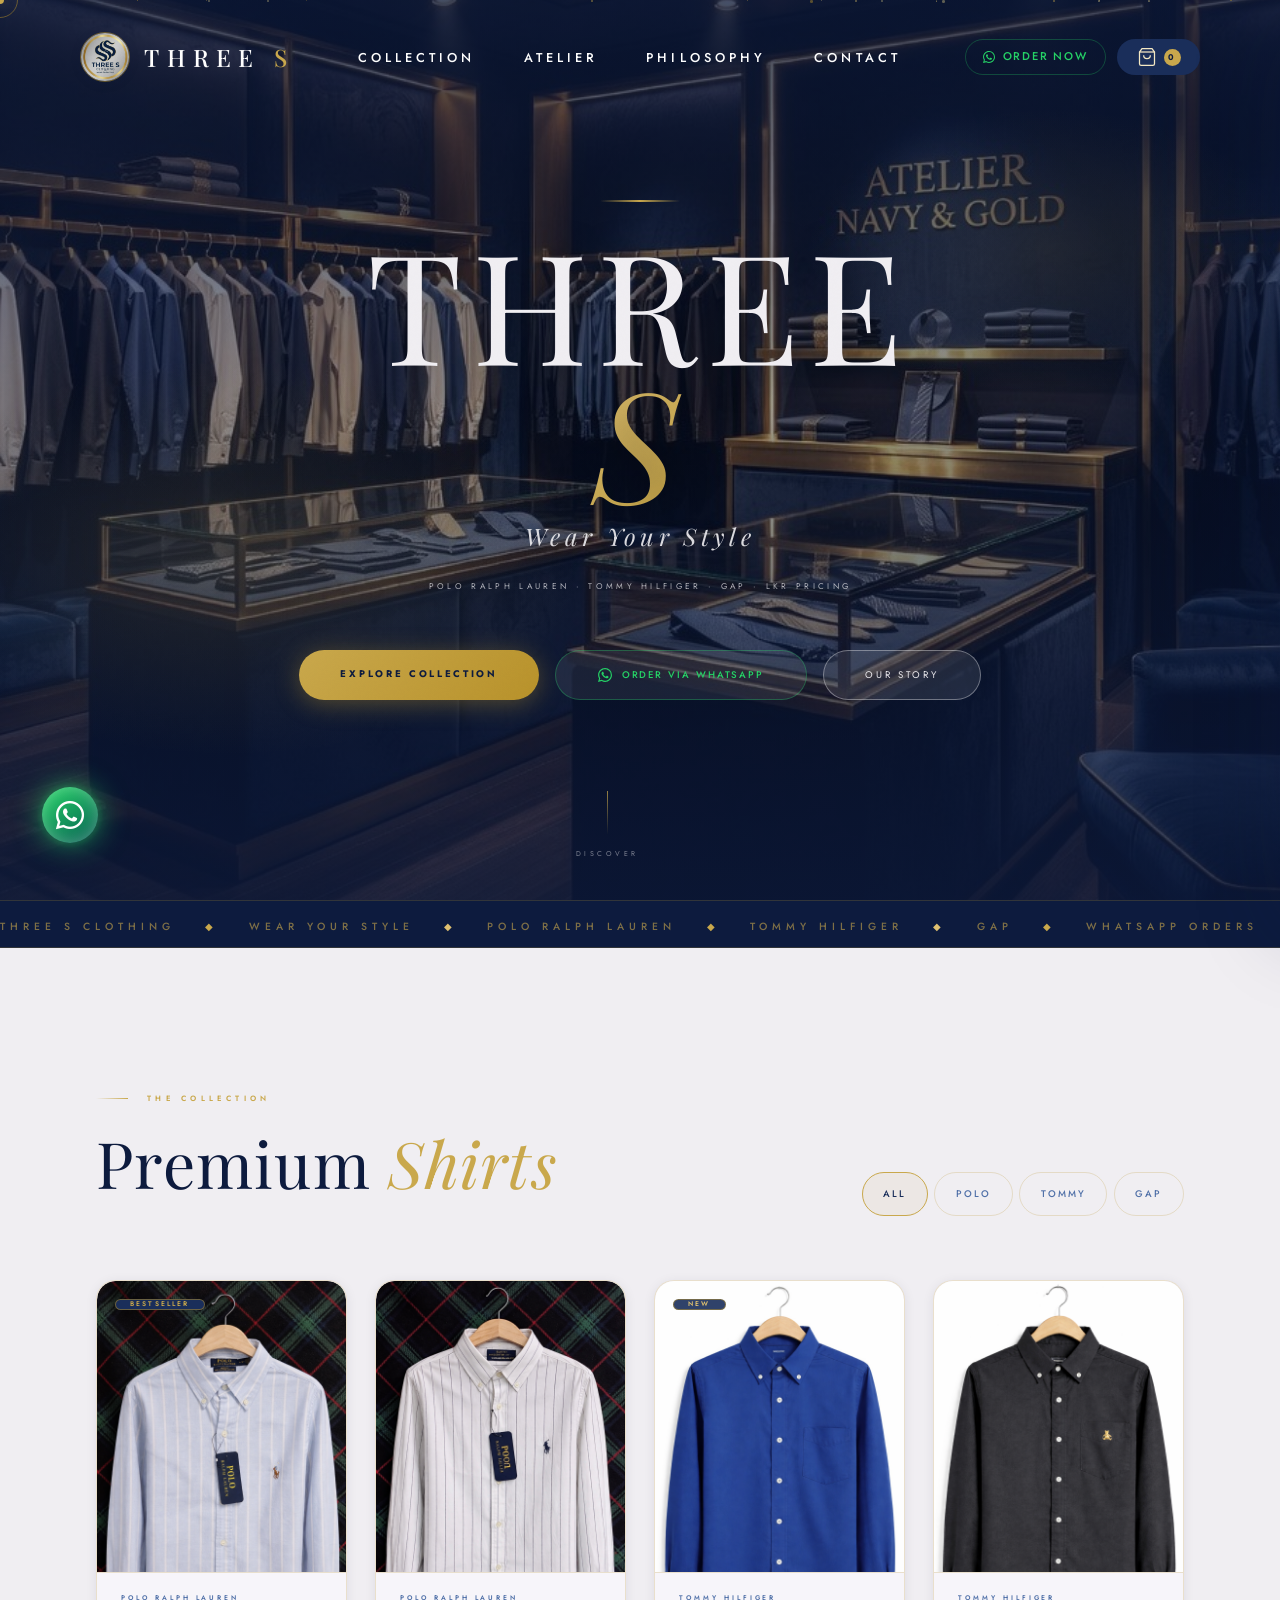
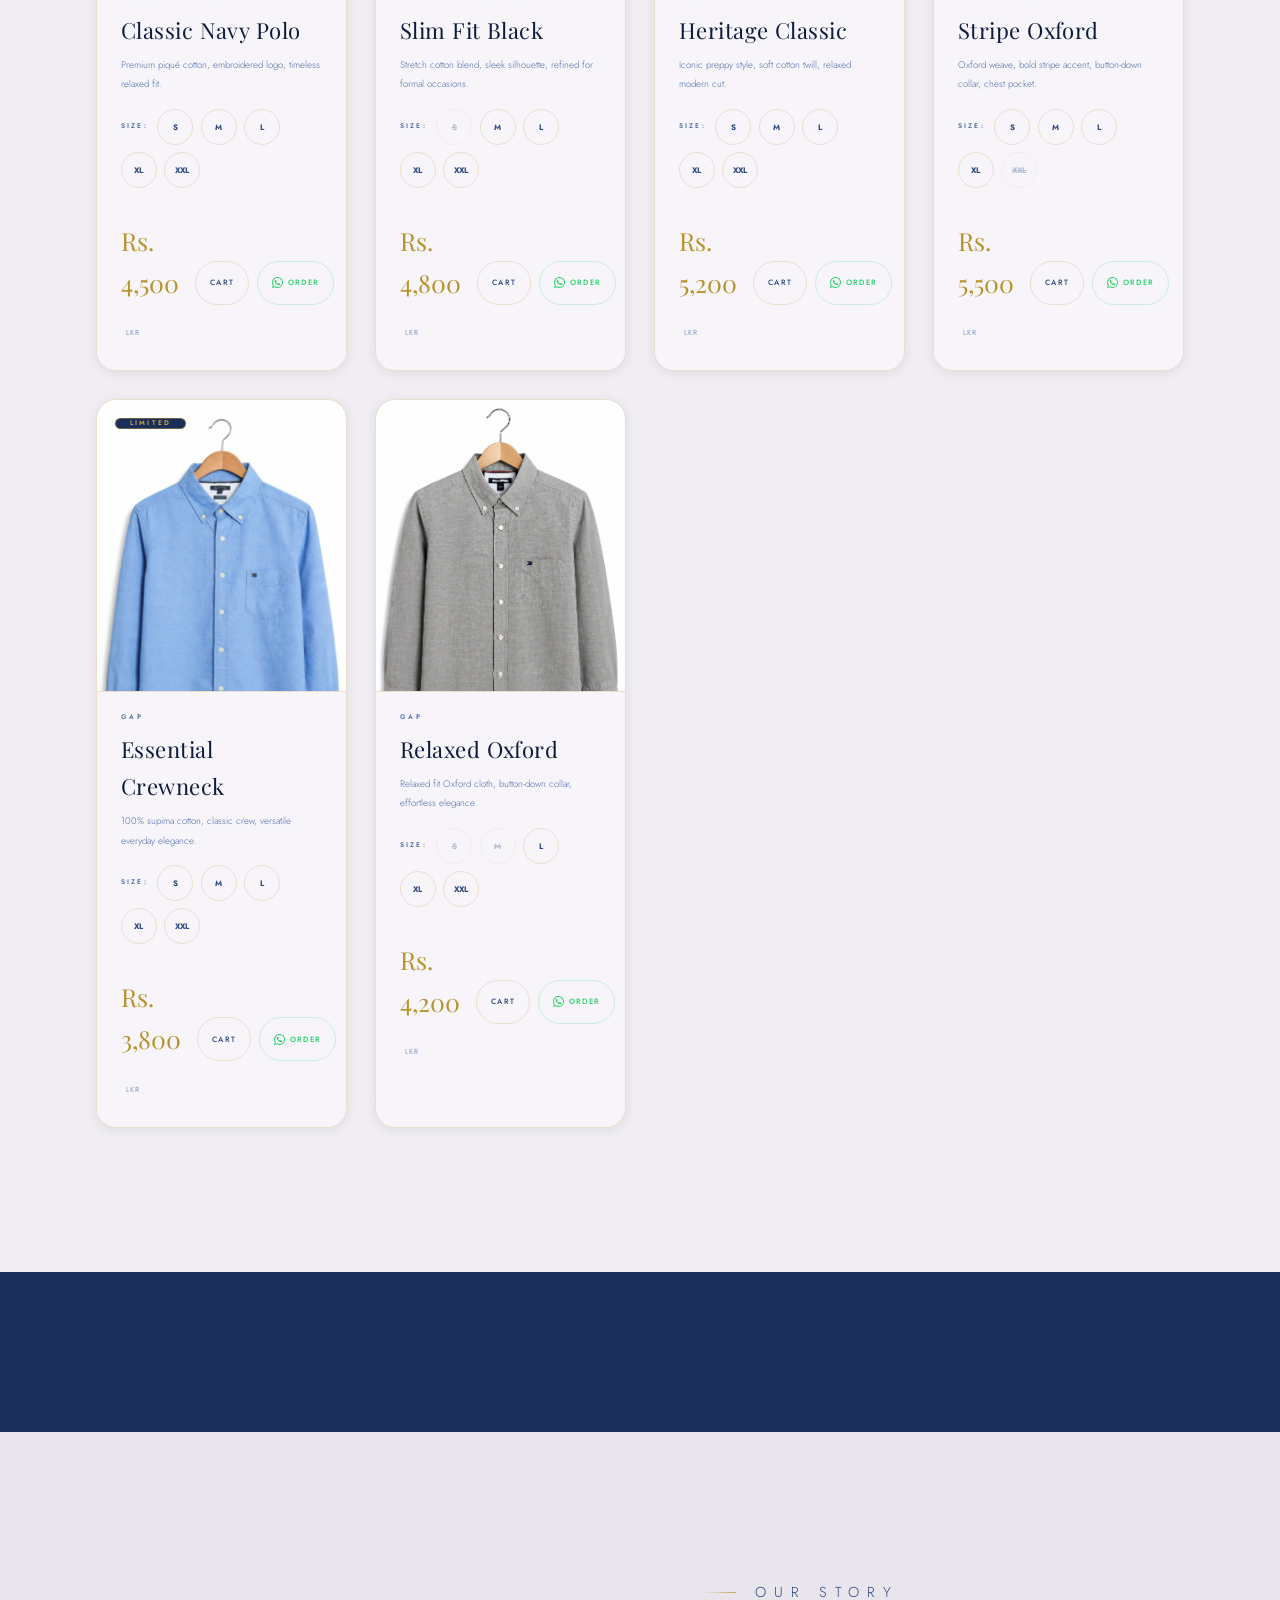
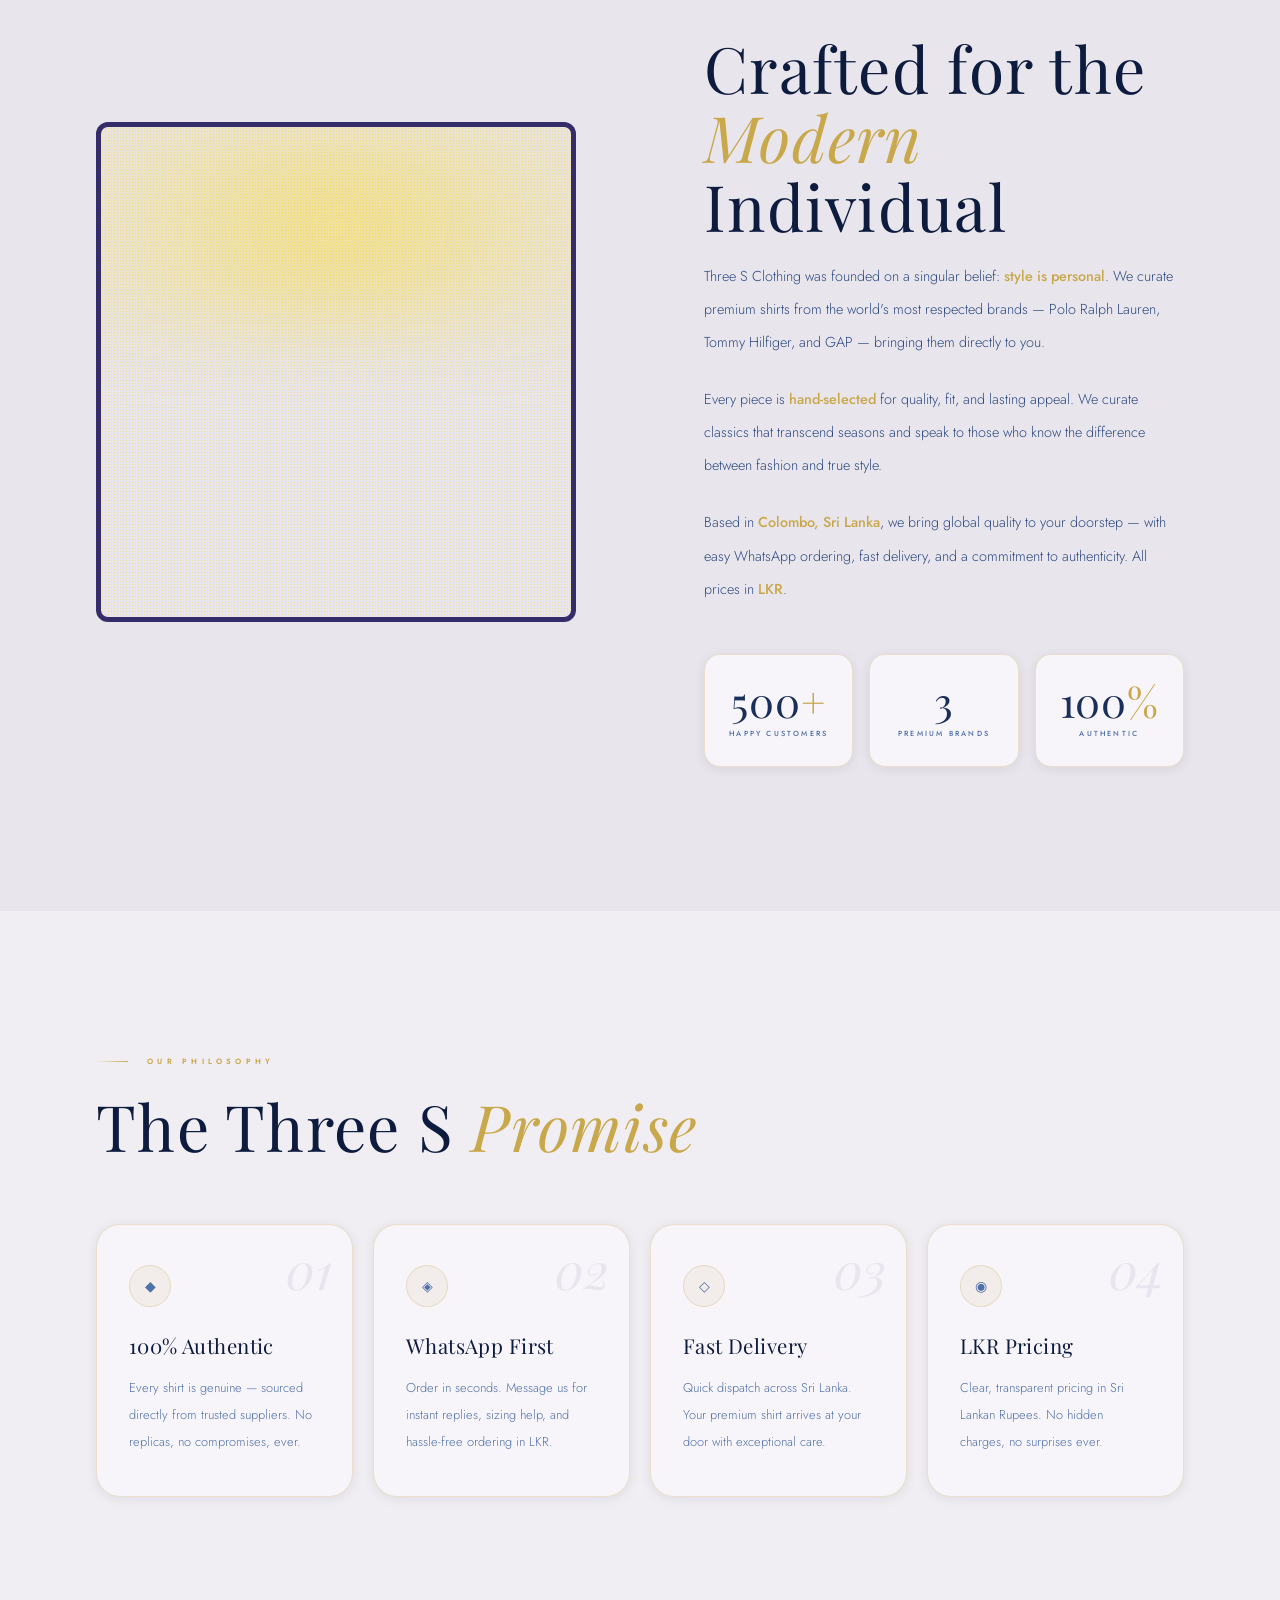
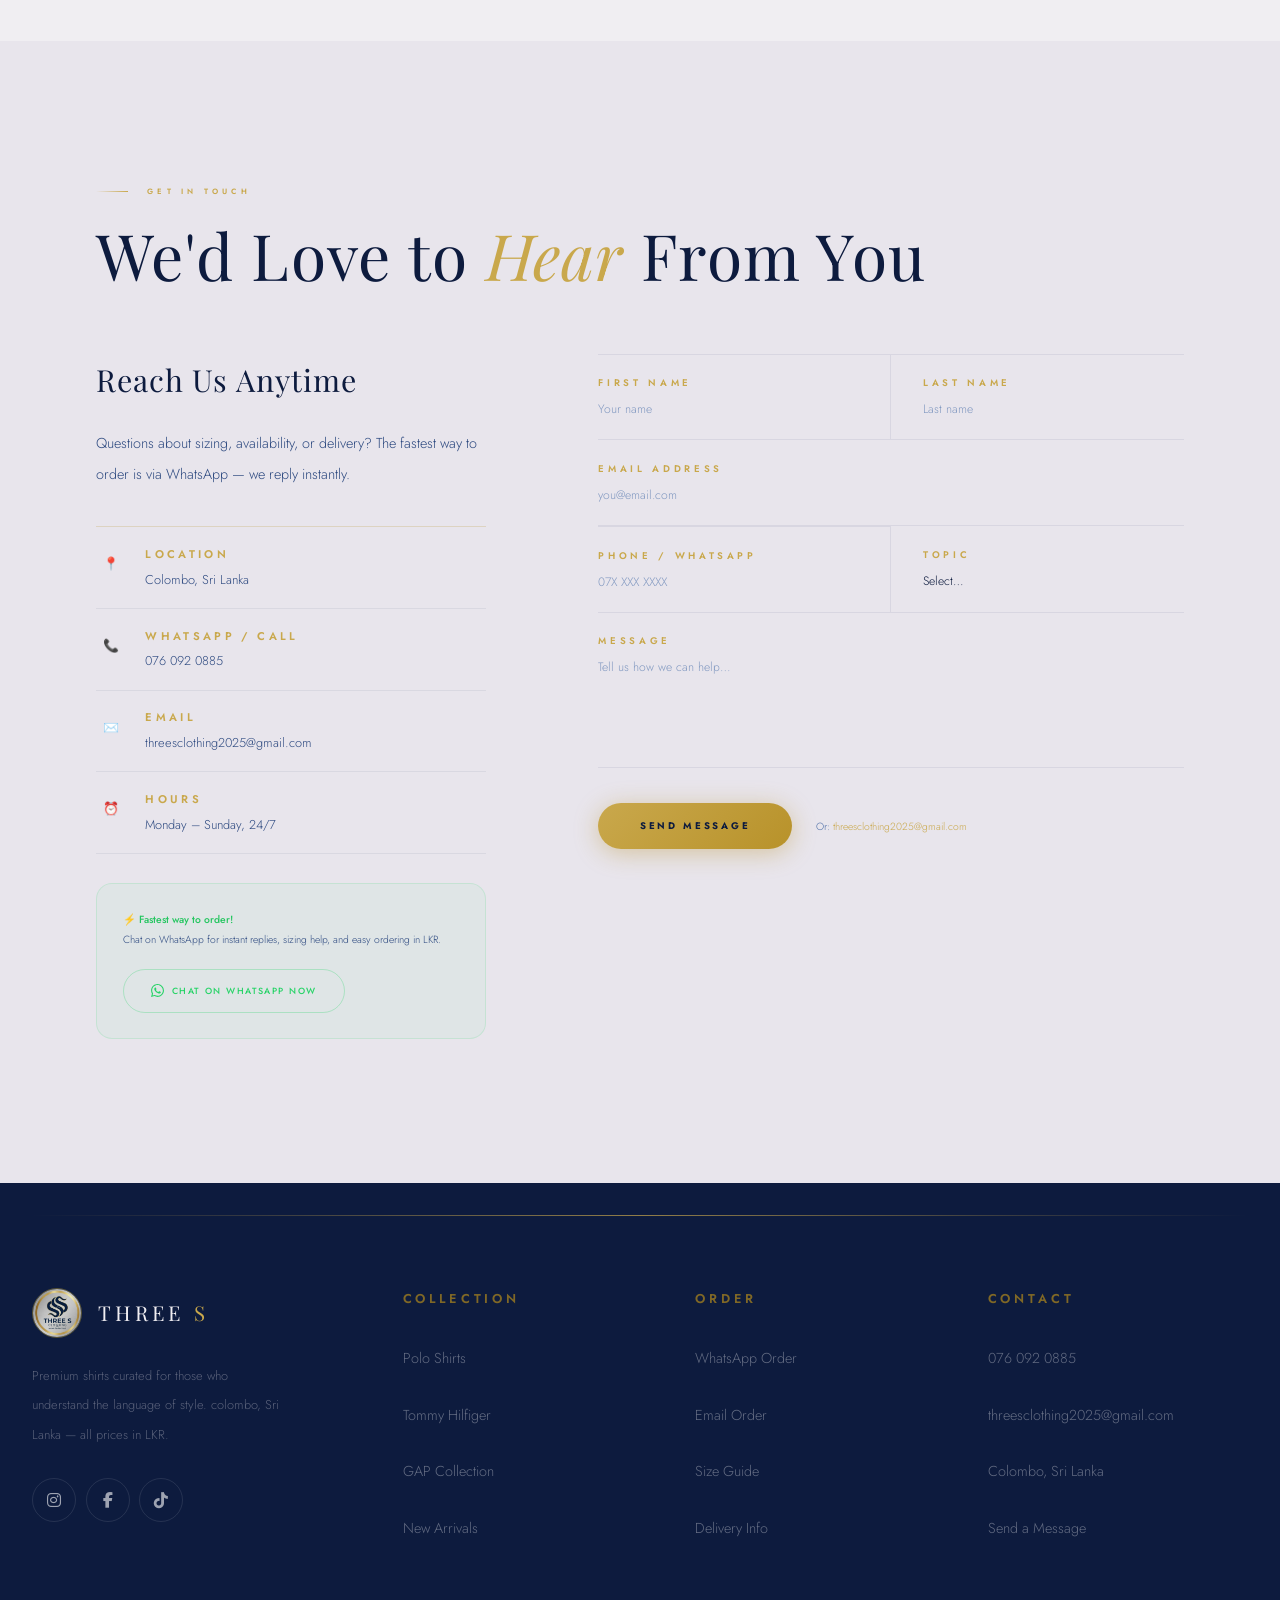
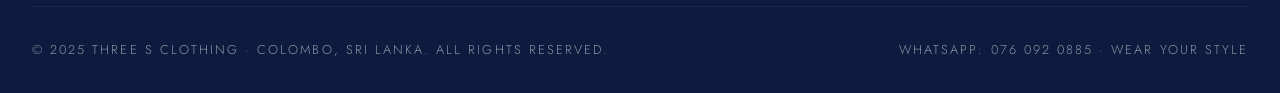
==== commit bd96e10e: "your message" ====
--- a/index.html
+++ b/index.html
@@ -320,7 +320,7 @@
     <h2 class="section-title">Crafted for the <em>Modern</em> Individual</h2>
     <p>Three S Clothing was founded on a singular belief: <strong>style is personal</strong>. We curate premium shirts from the world's most respected brands — Polo Ralph Lauren, Tommy Hilfiger, and GAP — bringing them directly to you.</p>
     <p>Every piece is <strong>hand-selected</strong> for quality, fit, and lasting appeal. We curate classics that transcend seasons and speak to those who know the difference between fashion and true style.</p>
-    <p>Based in <strong>Jaffna, Sri Lanka</strong>, we bring global quality to your doorstep — with easy WhatsApp ordering, fast delivery, and a commitment to authenticity. All prices in <strong>LKR</strong>.</p>
+    <p>Based in <strong>Colombo, Sri Lanka</strong>, we bring global quality to your doorstep — with easy WhatsApp ordering, fast delivery, and a commitment to authenticity. All prices in <strong>LKR</strong>.</p>
     <div class="about-stats">
       <div class="stat-box"><div class="stat-num">500<span>+</span></div><div class="stat-label">Happy Customers</div></div>
       <div class="stat-box"><div class="stat-num">3</div><div class="stat-label">Premium Brands</div></div>
